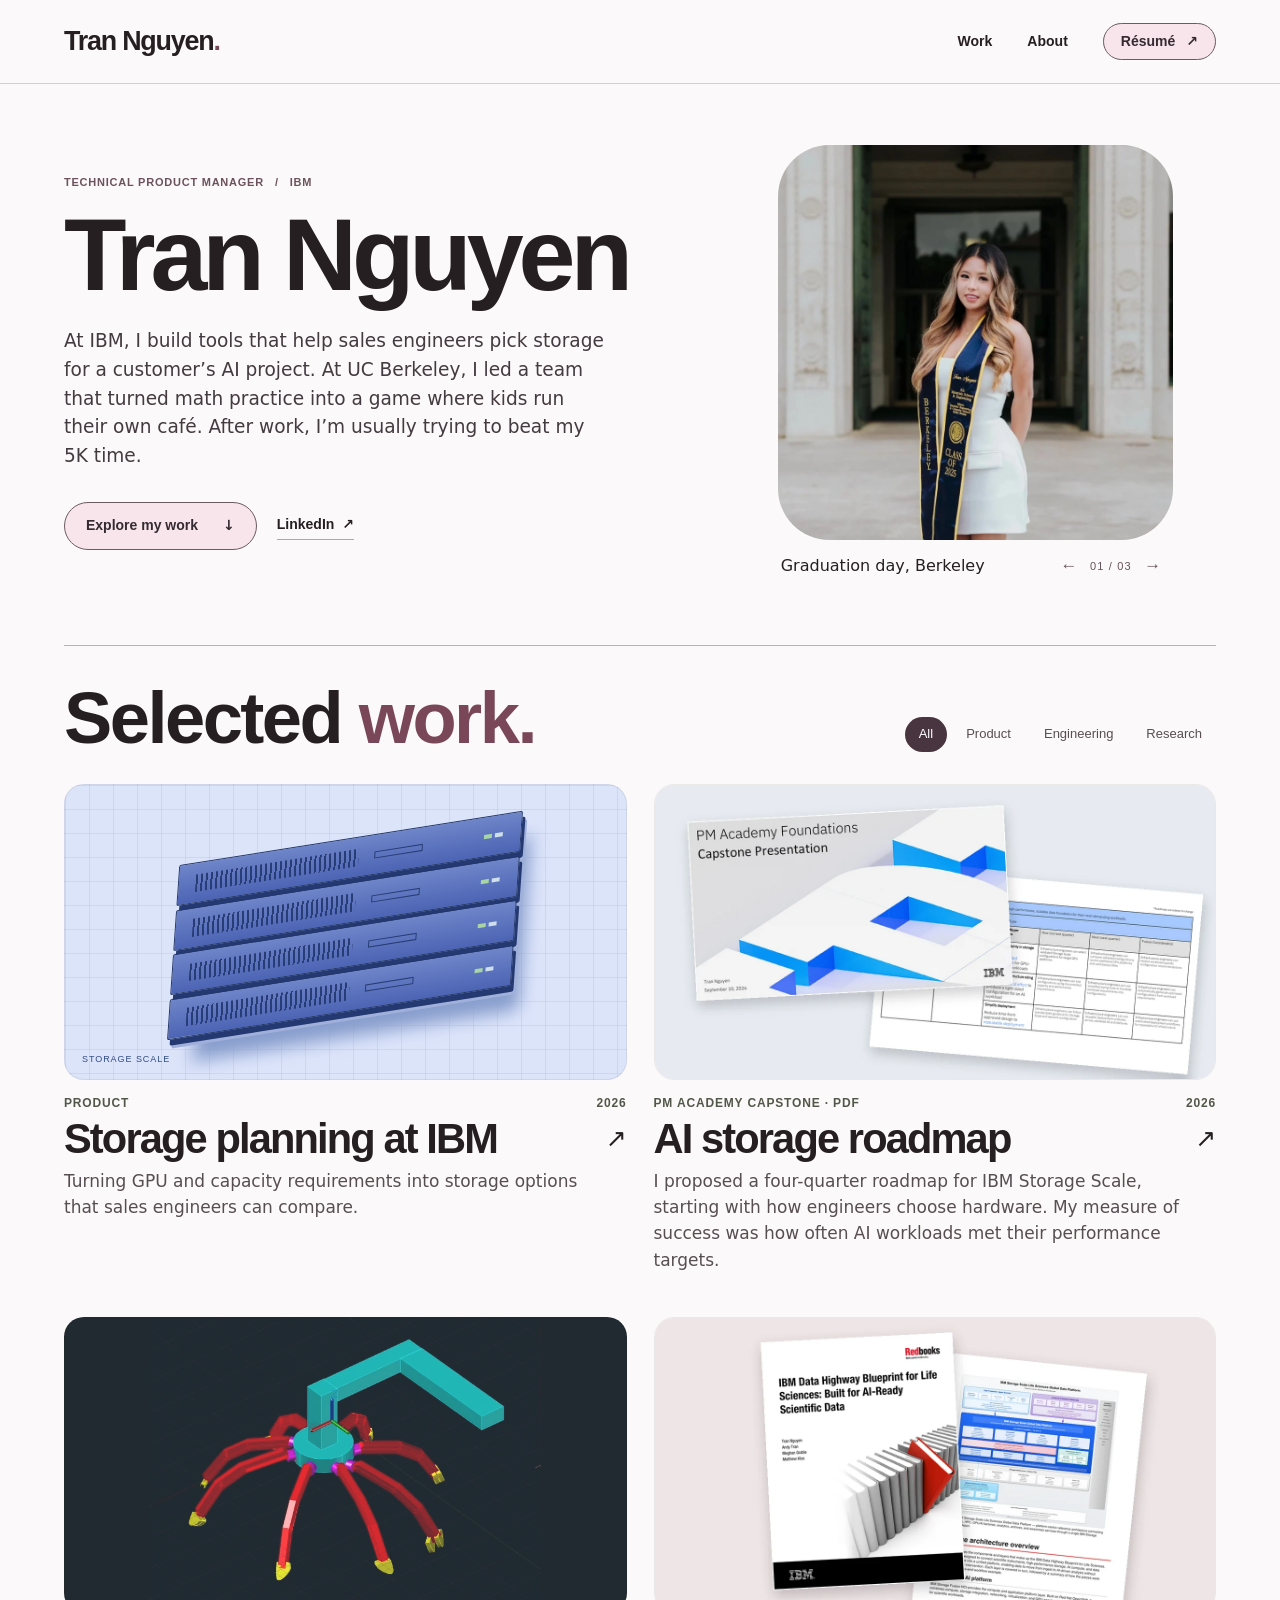
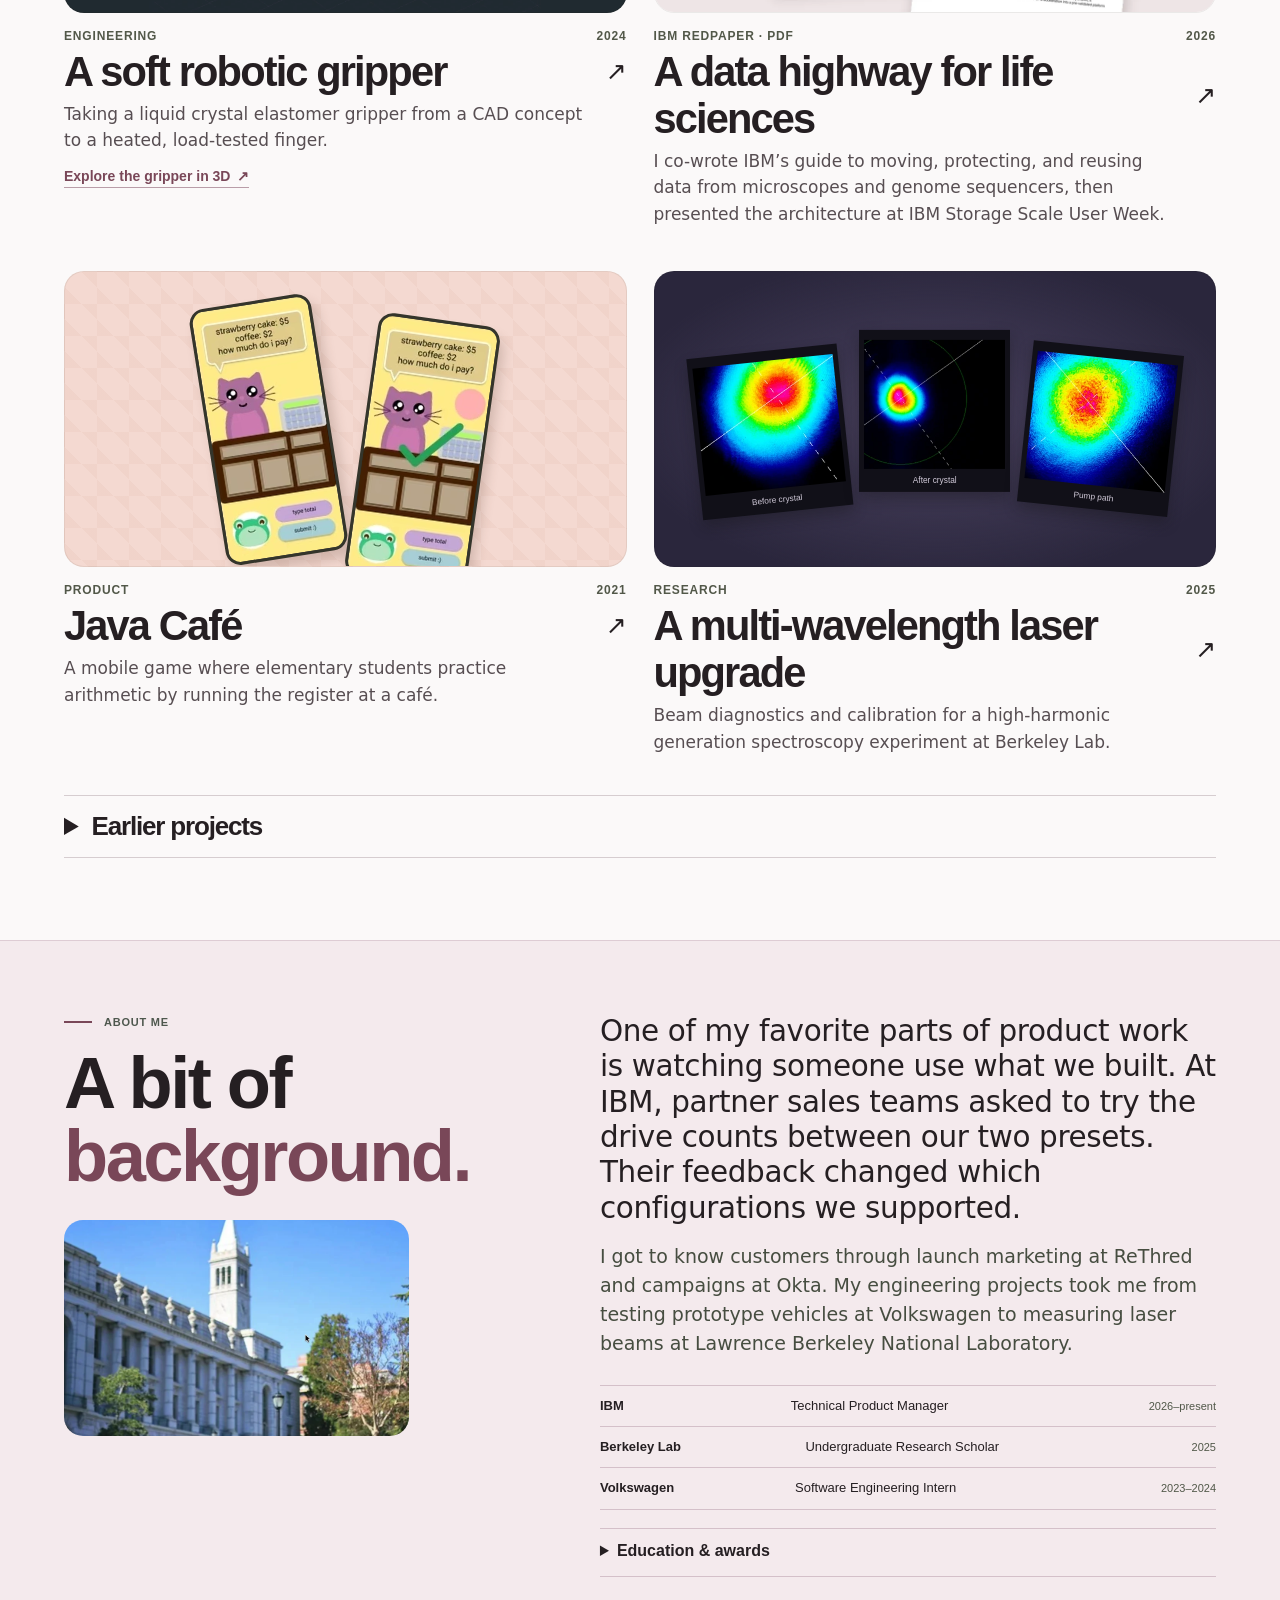
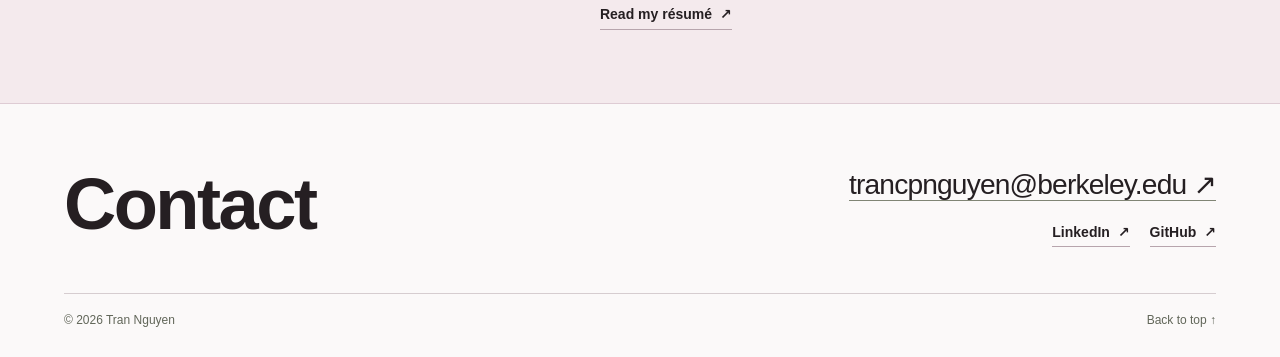
==== Tran-Nguyen-Portfolio/index.html @ 708f7f4f "Add files via upload" ====
<!doctype html>
<!-- Open this file in a browser to preview. Search for HOME, CASE STUDY, STYLE, and INTERACTIONS to edit. -->
<html lang="en">
  <head>
    <meta charset="utf-8" />
    <meta name="viewport" content="width=device-width,initial-scale=1" />
    <title>Tran Nguyen — Product &amp; Engineering</title>
    <meta
      name="description"
      content="Selected product, engineering, and research work by Tran Nguyen, a technical product manager at IBM and UC Berkeley engineer."
    />
    <meta name="theme-color" content="#f8f7f2" />

    <!-- STYLE: colors, fonts, layout and mobile rules -->
    <style>
      @font-face {
        font-family: Instrument Serif;
        src: url(assets/display.ttf) format("truetype");
        font-weight: 400;
        font-style: normal;
        font-display: swap;
      }
      @font-face {
        font-family: Instrument Serif;
        src: url(assets/display-italic.ttf) format("truetype");
        font-weight: 400;
        font-style: italic;
        font-display: swap;
      }
      @font-face {
        font-family: Lato;
        src: url(assets/text.otf) format("opentype");
        font-weight: 400;
        font-display: swap;
      }
      @font-face {
        font-family: Lato;
        src: url(assets/text-bold.otf) format("opentype");
        font-weight: 700;
        font-display: swap;
      }
      :root {
        --paper: #fbf9f9;
        --ink: #251f22;
        --sub: #574e52;
        --line: #d6cdd0;
        --blue: #794758;
        --serif: "Instrument Serif", Georgia, serif;
        --sans: Lato, Arial, sans-serif;
        --mono: "Courier New", monospace;
      }
      * {
        box-sizing: border-box;
      }
      html {
        scroll-behavior: smooth;
        scroll-padding-top: 20px;
      }
      body {
        margin: 0;
        background: var(--paper);
        color: var(--ink);
        font: 16px/1.55 var(--sans);
        -webkit-font-smoothing: antialiased;
      }
      a {
        color: inherit;
        text-decoration: none;
      }
      button {
        font: inherit;
        color: inherit;
        cursor: pointer;
      }
      button:focus-visible,
      a:focus-visible {
        outline: 3px solid #5474df;
        outline-offset: 5px;
      }
      img {
        max-width: 100%;
        display: block;
      }
      p,
      h1,
      h2,
      h3,
      figure,
      dl,
      dd {
        margin: 0;
      }
      em {
        font-weight: 400;
      }
      ::selection {
        background: #dfe5fc;
        color: var(--ink);
      }
      .wrap {
        width: min(1192px, calc(100% - clamp(44px, 10vw, 152px)));
        margin-inline: auto;
      }
      .skip,
      .sr-only {
        position: absolute;
        width: 1px;
        height: 1px;
        overflow: hidden;
        clip-path: inset(50%);
      }
      .skip:focus {
        width: auto;
        height: auto;
        clip-path: none;
        top: 12px;
        left: 12px;
        background: white;
        border: 1px solid var(--blue);
        padding: 10px 15px;
        z-index: 20;
      }
      .site-header {
        border-bottom: 1px solid var(--line);
      }
      .header-row {
        height: 83px;
        display: flex;
        align-items: center;
        justify-content: space-between;
      }
      .brand {
        display: inline-flex;
        align-items: center;
        font-family: var(--serif);
        font-size: 33px;
        letter-spacing: -1.25px;
        line-height: 1;
        white-space: nowrap;
      }
      .brand-dot {
        color: var(--blue);
      }
      .menu {
        display: flex;
        align-items: center;
        gap: 35px;
        font-size: 14px;
        font-weight: 700;
      }
      .menu > a,
      .text-link,
      .underlink,
      .contact-email,
      .back-link {
        transition: color 0.18s ease;
      }
      .menu a:hover,
      .underlink:hover,
      .text-link:hover,
      .back-link:hover,
      .foot-end a:hover {
        color: var(--blue);
      }
      .menu .resume {
        border: 1px solid #73766b;
        border-radius: 50px;
        padding: 7px 17px;
        display: flex;
        gap: 11px;
        align-items: center;
      }
      .menu .resume:hover {
        border-color: var(--blue);
        background: #f0f2fc;
      }
      .hero {
        display: grid;
        grid-template-columns: 1.05fr 0.95fr;
        gap: 3%;
        align-items: center;
        padding-block: clamp(54px, 6.4vw, 98px) clamp(65px, 7vw, 106px);
        min-height: 495px;
      }
      .hero-copy {
        padding-bottom: 5px;
      }
      .eyebrow,
      .card-meta,
      .cover-label,
      .back-print span,
      .gallery-control,
      .case-main aside dt,
      .next-project small {
        font: 400 11px/1.5 var(--mono);
        letter-spacing: 0.105em;
        text-transform: uppercase;
      }
      .eyebrow {
        display: flex;
        align-items: center;
        gap: 12px;
        color: #4e584e;
      }
      .short-rule {
        width: 28px;
        height: 2px;
        background: var(--blue);
      }
      h1,
      h2,
      h3 {
        font-family: var(--serif);
        font-weight: 400;
        letter-spacing: -0.035em;
      }
      .hero h1 {
        font-size: clamp(74px, 8.9vw, 144px);
        line-height: 1.01;
        margin: 13px 0 17px;
        white-space: nowrap;
      }
      .hero h1 em,
      .section-heading em,
      .about-grid h2 em,
      .case-head h1 em {
        color: var(--blue);
      }
      .lead {
        font-size: clamp(18px, 1.42vw, 22px);
        line-height: 1.6;
        color: #474b42;
        max-width: 490px;
        text-wrap: pretty;
      }
      .hero-actions {
        display: flex;
        align-items: center;
        gap: 27px;
        margin-top: 31px;
      }
      .button {
        display: inline-flex;
        align-items: center;
        gap: 25px;
        font-size: 14px;
        font-weight: 700;
        padding: 12px 21px;
        border-radius: 100px;
      }
      .primary {
        background: var(--blue);
        color: white;
        border: 1px solid var(--blue);
        transition:
          background 0.2s,
          transform 0.2s;
      }
      .primary:hover {
        background: #223b9a;
        transform: translateY(-2px);
      }
      .underlink,
      .text-link {
        display: inline-flex;
        align-items: center;
        gap: 8px;
        font-size: 14px;
        font-weight: 700;
        border-bottom: 1px solid #9c9d92;
        padding: 3px 0;
      }
      .section {
        padding: 36px 0 82px;
        border-top: 1px solid #b4b7ac;
      }
      .section-heading {
        display: flex;
        align-items: end;
        justify-content: space-between;
        gap: 20px;
        margin: 0 0 28px;
      }
      .section-heading h2,
      .about-grid h2,
      .foot-main h2 {
        font-size: clamp(56px, 5.65vw, 89px);
        line-height: 1.02;
      }
      .filters {
        display: flex;
        align-items: center;
        gap: 5px;
        margin-bottom: 4px;
      }
      .filter {
        background: transparent;
        border: 1px solid transparent;
        color: var(--sub);
        font-size: 13px;
        padding: 6px 13px;
        border-radius: 30px;
        transition:
          background 0.15s,
          color 0.15s;
      }
      .filter[aria-pressed="true"] {
        color: #fff;
        background: #303329;
      }
      .filter:hover:not([aria-pressed="true"]) {
        background: #eaeae0;
      }
      .work-grid {
        display: grid;
        grid-template-columns: 1fr 1fr;
        gap: 44px 27px;
      }
      .work-card[hidden] {
        display: none;
      }
      .card-link {
        display: block;
      }
      .cover {
        position: relative;
        width: 100%;
        aspect-ratio: 1.9;
        overflow: hidden;
        isolation: isolate;
        border: 1px solid #22241813;
      }
      .card-meta {
        display: flex;
        align-items: center;
        justify-content: space-between;
        color: #525849;
        margin: 14px 0 3px;
        font-size: 10px;
        letter-spacing: 0.1em;
      }
      .card-title {
        display: flex;
        align-items: center;
        gap: 10px;
        justify-content: space-between;
      }
      .card-title h3 {
        font-size: clamp(34px, 3.25vw, 51px);
        line-height: 1.13;
      }
      .card-arrow {
        font: 25px var(--sans);
        transition:
          transform 0.2s,
          color 0.2s;
      }
      .card-link:hover .card-arrow {
        color: var(--blue);
        transform: translate(2px, -2px);
      }
      .card-link:hover h3 {
        color: var(--blue);
      }
      .work-card > p {
        margin-top: 6px;
        max-width: 94%;
        line-height: 1.55;
        color: var(--sub);
        font-size: 15px;
      }
      .storage-cover {
        background-color: #dce4fa;
        background-image:
          linear-gradient(90deg, #879dce30 1px, transparent 1px),
          linear-gradient(#879dce30 1px, transparent 1px);
        background-size: 24px 24px;
      }
      .rack-art {
        position: absolute;
        inset: 8% 19% 12%;
        transform: rotate(-9deg) skew(-13deg);
        display: flex;
        flex-direction: column;
        justify-content: center;
        gap: 1.5%;
      }
      .server {
        height: 17%;
        width: 100%;
        position: relative;
        flex-shrink: 0;
        border: 1px solid #23376b;
        background: linear-gradient(180deg, #6e85c9, #4c64b4);
        box-shadow:
          3px 6px 0 #243971,
          5px 9px 0 #a0b0db;
        display: flex;
        align-items: center;
        gap: 5%;
        padding-inline: 5%;
        border-radius: 2px;
      }
      .server:first-of-type {
        background: #6d81c3;
      }
      .server i {
        width: 53%;
        height: 46%;
        background: repeating-linear-gradient(
          90deg,
          #283c75 0 2px,
          transparent 2px 5px
        );
      }
      .server b {
        height: 19%;
        width: 16%;
        border: 1px solid #273d74;
      }
      .server span {
        width: 8px;
        height: 4px;
        background: #cfdfeb;
        margin-left: auto;
        box-shadow: -11px 0 0 #a8d5a3;
      }
      .rack-shadow {
        position: absolute;
        inset: 25% -3% 3% 8%;
        background: #879dcc;
        filter: blur(9px);
        z-index: -1;
      }
      .cover-label {
        position: absolute;
        left: 17px;
        bottom: 12px;
        font-size: 9px;
        color: #304b86;
      }
      .grip-cover {
        background: #202a30;
      }
      .grip-cover > img {
        width: 100%;
        height: 100%;
        object-fit: contain;
        mix-blend-mode: lighten;
        transition: transform 0.4s;
      }
      .card-link:hover .grip-cover > img {
        transform: scale(1.035);
      }
      .cafe-cover {
        display: flex;
        justify-content: center;
        align-items: flex-start;
        gap: 5.5%;
        padding-top: 5%;
        background: #f4d9d1;
        background-image:
          linear-gradient(45deg, #e9c7bd55 25%, transparent 25%),
          linear-gradient(225deg, #e9c7bd55 25%, transparent 25%);
        background-size: 32px 32px;
      }
      .phone {
        width: 22%;
        background: #2e302a;
        border: 3px solid #34352b;
        border-radius: 15px;
        overflow: hidden;
        box-shadow: 5px 9px 12px #593e3438;
      }
      .phone img {
        width: 100%;
      }
      .phone-one {
        transform: rotate(-9deg);
      }
      .phone-two {
        transform: translateY(7%) rotate(8deg);
      }
      .optics-cover {
        background: #2a263c;
        display: flex;
        align-items: center;
        justify-content: center;
        gap: 3%;
        padding: 5%;
        background-image: radial-gradient(
          ellipse at center,
          #4b4361,
          transparent 80%
        );
      }
      .beam-card {
        width: 30%;
        color: #fff;
        background: #111018;
        padding: 2% 1% 1.5%;
        box-shadow: 0 7px 14px #1115;
      }
      .beam-card:first-child {
        transform: rotate(-6deg) translateY(8%);
      }
      .beam-card:nth-child(2) {
        transform: translateY(-5%);
      }
      .beam-card:last-child {
        transform: rotate(6deg) translateY(6%);
      }
      .beam-card img {
        width: 100%;
        aspect-ratio: 1.1;
        object-fit: cover;
      }
      .beam-card span {
        display: block;
        margin-top: 6px;
        color: #d1cad9;
        text-align: center;
        font: clamp(7px, 0.65vw, 10px) var(--mono);
      }
      .about-section {
        background: #e9eddf;
        border-block: 1px solid #cdd3c0;
      }
      .about-grid {
        padding-block: 73px;
        display: grid;
        grid-template-columns: 0.85fr 1.15fr;
        gap: 7%;
      }
      .about-grid h2 {
        margin-top: 16px;
      }
      .about-intro {
        font: clamp(28px, 2.6vw, 41px) / 1.16 var(--serif);
        letter-spacing: -0.012em;
      }
      .about-content > p + p {
        margin-top: 16px;
        color: #464d40;
      }
      .history {
        margin: 27px 0 18px;
      }
      .history > div {
        display: grid;
        grid-template-columns: minmax(80px, 0.75fr) 1.45fr auto;
        gap: 12px;
        border-top: 1px solid #bfc6b3;
        padding: 10px 0;
        align-items: baseline;
        font-size: 13px;
      }
      .history > div:last-child {
        border-bottom: 1px solid #bfc6b3;
      }
      .history dt {
        font-weight: bold;
      }
      .history dd:last-child {
        font: 11px var(--mono);
        color: #515849;
      }
      .foot-main {
        display: flex;
        align-items: center;
        justify-content: space-between;
        gap: 25px;
        padding-block: 59px 46px;
      }
      .foot-main h2 {
        margin-top: 14px;
      }
      .foot-main h2 em {
        color: var(--blue);
      }
      .contact-email {
        font-size: clamp(18px, 2.2vw, 33px);
        border-bottom: 1px solid #808575;
        letter-spacing: -0.03em;
      }
      .contact-email:hover {
        color: var(--blue);
      }
      .socials {
        display: flex;
        gap: 20px;
        justify-content: flex-end;
        margin-top: 12px;
      }
      .foot-end {
        padding: 17px 0 27px;
        border-top: 1px solid var(--line);
        display: flex;
        align-items: center;
        justify-content: space-between;
        color: #616659;
        font-size: 12px;
      }
      .case-head {
        padding-top: 31px;
      }
      .back-link {
        font-size: 14px;
        font-weight: 700;
      }
      .case-head .eyebrow {
        margin: 45px 0 8px;
      }
      .case-head h1 {
        font-size: clamp(56px, 7.8vw, 115px);
        line-height: 1.03;
      }
      .case-intro {
        max-width: 760px;
        color: var(--sub);
        font-size: clamp(19px, 1.8vw, 26px);
        margin: 16px 0 34px;
      }
      .case-hero .cover {
        aspect-ratio: 3.1;
      }
      .case-hero .rack-art {
        inset: 10% 30% 12%;
      }
      .case-hero .phone {
        width: 13%;
      }
      .case-hero .cafe-cover {
        padding-top: 2%;
      }
      .case-hero .beam-card {
        width: 20%;
      }
      .case-hero .grip-cover img {
        object-fit: contain;
      }
      .story-wrap {
        display: grid;
        grid-template-columns: 1fr 2.15fr;
        gap: 8%;
        padding-block: 61px;
      }
      .story-wrap aside {
        border-top: 1px solid var(--line);
        padding-top: 13px;
      }
      .story-wrap aside dt {
        color: #657158;
        margin-bottom: 5px;
      }
      .story-wrap aside dd {
        margin-bottom: 18px;
      }
      .story-block {
        margin-bottom: 31px;
      }
      .story-block h2 {
        font-size: clamp(32px, 3.4vw, 47px);
        line-height: 1.07;
        margin: 0 0 10px;
      }
      .story-block p {
        font-size: 17px;
        line-height: 1.65;
        color: #464b42;
      }
      .evidence {
        margin: 25px 0 34px;
        background: #efeee8;
        padding: 14px;
      }
      .evidence img {
        width: auto;
        max-height: 550px;
        margin: auto;
      }
      .evidence figcaption {
        font-size: 13px;
        color: var(--sub);
        margin: 11px 0 0;
      }
      .evidence figcaption .text-link {
        font-size: inherit;
      }
      .next-project {
        display: flex;
        justify-content: space-between;
        align-items: center;
        border-top: 1px solid var(--line);
        border-bottom: 1px solid var(--line);
        padding-block: 25px;
      }
      .next-project a:last-child {
        font: clamp(25px, 2.7vw, 39px) / 1.18 var(--serif);
        text-align: right;
      }
      .next-project small {
        display: block;
        color: var(--sub);
        margin-bottom: 3px;
      }
      @media (min-width: 1500px) {
        .hero {
          padding-block: 90px;
        }
      }
      @media (max-width: 900px) {
        .wrap {
          width: calc(100% - 68px);
        }
        .hero {
          gap: 1%;
          grid-template-columns: 1.05fr 0.95fr;
          min-height: 410px;
          padding-block: 53px 64px;
        }
        .hero h1 {
          font-size: clamp(62px, 9.5vw, 87px);
        }
        .lead {
          font-size: 17px;
        }
        .section-heading {
          align-items: center;
        }
        .filters {
          gap: 0;
        }
        .filter {
          padding: 6px 10px;
        }
        .section-heading h2 {
          font-size: 60px;
        }
        .about-grid {
          gap: 5%;
        }
        .history > div {
          gap: 7px;
        }
      }
      @media (max-width: 680px) {
        .wrap {
          width: calc(100% - 38px);
        }
        .header-row {
          height: 67px;
        }
        .brand {
          font-size: 27px;
        }
        .bloom {
          width: 19px;
          height: 19px;
          margin-right: 8px;
        }
        .menu {
          gap: 15px;
          font-size: 13px;
        }
        .menu .resume {
          padding: 5px 10px;
          gap: 5px;
        }
        .hero {
          display: flex;
          flex-direction: column;
          align-items: stretch;
          padding-block: 43px 39px;
          gap: 31px;
        }
        .hero h1 {
          font-size: clamp(72px, 15.7vw, 99px);
          margin: 8px 0 12px;
        }
        .eyebrow {
          font-size: 10px;
        }
        .lead {
          font-size: 17px;
          max-width: 520px;
        }
        .hero-actions {
          margin-top: 22px;
          gap: 23px;
        }
        .button {
          padding: 10px 16px;
          gap: 19px;
        }
        .section {
          padding-top: 26px;
          padding-bottom: 48px;
        }
        .section-heading {
          display: block;
          margin-bottom: 18px;
        }
        .section-heading h2 {
          font-size: 57px;
        }
        .filters {
          margin-top: 14px;
          gap: 3px;
        }
        .filter {
          font-size: 12px;
          padding: 5px 11px;
        }
        .work-grid {
          grid-template-columns: 1fr;
          gap: 29px;
        }
        .card-title h3 {
          font-size: 37px;
        }
        .card-meta {
          margin-top: 9px;
        }
        .work-card > p {
          font-size: 15px;
        }
        .about-grid {
          display: block;
          padding-block: 44px;
        }
        .about-grid h2 {
          margin: 9px 0 21px;
          font-size: 53px;
        }
        .about-grid h2 br {
          display: none;
        }
        .about-intro {
          font-size: 31px;
        }
        .history {
          margin: 19px 0;
        }
        .foot-main {
          display: block;
          padding-block: 39px 30px;
        }
        .foot-main h2 {
          font-size: 56px;
          margin-top: 9px;
        }
        .contact-info {
          margin-top: 24px;
        }
        .contact-email {
          font-size: 22px;
        }
        .socials {
          justify-content: flex-start;
        }
        .foot-end {
          padding-block: 16px;
        }
        .case-head {
          padding-top: 22px;
        }
        .case-head .eyebrow {
          margin-top: 27px;
        }
        .case-head h1 {
          font-size: clamp(51px, 12vw, 76px);
        }
        .case-intro {
          margin: 12px 0 24px;
        }
        .case-hero .cover {
          aspect-ratio: 1.75;
        }
        .case-hero .rack-art {
          inset: 8% 18% 10%;
        }
        .case-hero .phone {
          width: 24%;
        }
        .case-hero .beam-card {
          width: 30%;
        }
        .story-wrap {
          display: block;
          padding-block: 27px;
        }
        .story-wrap aside dl {
          display: grid;
          grid-template-columns: 55px auto;
          gap: 6px;
        }
        .story-wrap aside dd {
          margin: 0;
        }
        .story-wrap aside {
          margin-bottom: 27px;
        }
        .story-block p {
          font-size: 16px;
        }
        .next-project {
          gap: 20px;
        }
        .next-project a:last-child {
          max-width: 66%;
        }
        .evidence {
          padding: 9px;
        }
      }
      @media (max-width: 370px) {
        .menu {
          gap: 9px;
        }
        .brand {
          font-size: 24px;
        }
        .menu .resume {
          padding: 4px 7px;
        }
        .hero-actions {
          gap: 16px;
        }
        .history > div {
          font-size: 12px;
        }
        .history dd:last-child {
          font-size: 10px;
        }
      }
      @media (prefers-reduced-motion: reduce) {
        html {
          scroll-behavior: auto;
        }
        *,
        *:before,
        *:after {
          transition: none !important;
          animation: none !important;
        }
      }

      .resume span,
      .underlink span,
      .text-link span,
      .button span,
      .contact-email span,
      .card-arrow,
      .next-project a span {
        font-family: "DejaVu Sans", Arial, sans-serif;
      }

      .brand,
      .hero h1,
      .section-heading h2,
      .about-grid h2,
      .foot-main h2 {
        letter-spacing: -0.035em;
      }
      .hero h1 {
        font-size: clamp(85px, 8.8vw, 141px);
        margin-block: 12px 20px;
      }
      .hero h1 em {
        color: var(--ink);
      }
      .hero .eyebrow {
        color: #6b525d;
        gap: 11px;
      }
      .hero {
        padding-block: clamp(42px, 4.8vw, 76px);
        grid-template-columns: 1.12fr 0.88fr;
        column-gap: 5%;
      }
      .hero .lead {
        font-size: clamp(18px, 1.5vw, 22px);
        max-width: 525px;
      }
      .hero-actions {
        gap: 20px;
      }
      .primary,
      .menu .resume {
        background: #f7e5eb;
        color: #342a30;
        border: 1px solid #6d5b63;
      }
      .primary:hover,
      .menu .resume:hover {
        background: #efd0dc;
        color: #272025;
        border-color: #765664;
      }
      .underlink,
      .text-link {
        border-color: #b7a5ad;
      }
      .photo-album {
        width: min(100%, 395px);
        justify-self: center;
      }
      .album-frame {
        border-radius: 13%;
        overflow: hidden;
        aspect-ratio: 1;
        position: relative;
        background: #eee7ea;
        touch-action: pan-y;
        cursor: grab;
      }
      .album-frame:active {
        cursor: grabbing;
      }
      .album-frame img {
        width: 100%;
        height: 100%;
        object-fit: cover;
        user-select: none;
        -webkit-user-drag: none;
      }
      .album-frame img.changing {
        animation: fade-photo 0.35s ease both;
      }
      @keyframes fade-photo {
        from {
          opacity: 0.5;
          transform: scale(1.02);
        }
        to {
          opacity: 1;
          transform: none;
        }
      }
      .photo-album figcaption {
        display: flex;
        align-items: center;
        justify-content: space-between;
        gap: 8px;
        padding: 9px 3px 0;
        font: italic 21px/1.15 var(--serif);
      }
      .gallery-control {
        display: flex;
        align-items: center;
        gap: 4px;
        font: 10px var(--mono);
        color: #66535b;
        white-space: nowrap;
      }
      .gallery-control button {
        width: 34px;
        height: 34px;
        background: none;
        border: 0;
        border-radius: 50%;
        font:
          17px Arial,
          sans-serif;
      }
      .gallery-control button:hover {
        background: #f2e1e7;
      }
      .cover {
        border-radius: 20px;
      }
      .filters .filter[aria-pressed="true"] {
        background: #49353f;
      }
      .filter:hover:not([aria-pressed="true"]) {
        background: #f4e5eb;
      }
      .about-section {
        background: #f4eaed;
        border-color: #deccd4;
      }
      .about-photo {
        width: min(92%, 345px);
        aspect-ratio: 1.6;
        object-fit: cover;
        object-position: 50% 24%;
        border-radius: 19px;
        margin-top: 26px;
      }
      .history > div,
      .history > div:last-child {
        border-color: #d4c0c9;
      }
      .edu {
        margin-bottom: 24px;
        padding: 10px 0 13px;
        border-block: 1px solid #d4c0c9;
      }
      .edu summary,
      .archive summary {
        cursor: pointer;
        font-weight: 700;
        width: fit-content;
      }
      .edu p,
      .edu ul {
        font-size: 14px;
        margin: 12px 0 0;
      }
      .edu ul {
        padding-left: 19px;
      }
      .archive {
        border-block: 1px solid var(--line);
        padding: 15px 0;
        margin-top: 40px;
      }
      .archive summary {
        font: 26px/1.2 var(--serif);
      }
      .archive dl {
        display: grid;
        grid-template-columns: repeat(3, 1fr);
        gap: 23px;
        margin-top: 20px;
      }
      .archive dt {
        font-weight: bold;
      }
      .archive dd {
        font-size: 15px;
        color: var(--sub);
        margin-top: 4px;
      }
      .model-jump {
        display: inline-flex;
        gap: 7px;
        margin-top: 12px;
        color: #794758;
        border-bottom: 1px solid #b99da8;
        font-weight: 700;
        font-size: 14px;
      }
      .model-jump span,
      .model-start span {
        font-family: Arial, sans-serif;
      }
      .model-section {
        margin: 25px 0 35px;
        scroll-margin-top: 20px;
      }
      .model-section h2 {
        font-size: clamp(34px, 4vw, 53px);
        line-height: 1.08;
      }
      .model-section > p:not(.model-status) {
        margin: 8px 0 16px;
        color: var(--sub);
      }
      .model-stage {
        position: relative;
        background: #222c32;
        aspect-ratio: 1.6;
        border-radius: 20px;
        overflow: hidden;
      }
      .model-stage img {
        width: 100%;
        height: 100%;
        object-fit: contain;
      }
      .model-stage canvas {
        display: block;
        width: 100%;
        height: 100%;
        touch-action: pan-y;
        cursor: grab;
      }
      .model-stage canvas:active {
        cursor: grabbing;
      }
      .model-start {
        position: absolute;
        bottom: 16px;
        left: 16px;
        border: 1px solid #6d5b63;
        background: #f7e5eb;
        color: #342a30;
        border-radius: 50px;
        padding: 10px 16px;
        font-weight: 700;
      }
      .model-start:disabled {
        cursor: wait;
      }
      .model-tools {
        display: flex;
        align-items: center;
        gap: 10px;
        margin-top: 10px;
        flex-wrap: wrap;
        color: var(--sub);
        font-size: 14px;
      }
      .model-tools[hidden] {
        display: none;
      }
      .model-tools input {
        width: clamp(75px, 18vw, 140px);
        accent-color: #794758;
      }
      .model-tools output {
        min-width: 36px;
        font-variant-numeric: tabular-nums;
      }
      .model-tools button {
        border: 1px solid var(--line);
        background: #f6e9ee;
        border-radius: 20px;
        padding: 5px 12px;
        font-family: Arial, sans-serif;
      }
      .model-status {
        margin-top: 8px;
        color: var(--sub);
        font-size: 13px;
      }
      @media (max-width: 900px) {
        .hero h1 {
          font-size: clamp(62px, 9vw, 85px);
        }
        .hero .lead {
          font-size: 17px;
        }
        .photo-album {
          width: min(100%, 340px);
        }
      }
      @media (max-width: 680px) {
        .hero {
          gap: 28px;
          padding-block: 35px 30px;
        }
        .hero h1 {
          font-size: clamp(66px, 15vw, 99px);
          margin-block: 9px 13px;
        }
        .photo-album {
          width: min(94%, 360px);
          align-self: center;
        }
        .about-photo {
          width: 100%;
          max-width: 370px;
          aspect-ratio: 2.25;
          margin: 0 0 22px;
        }
        .cover {
          border-radius: 16px;
        }
        .archive dl {
          grid-template-columns: 1fr;
          gap: 14px;
        }
        .model-stage {
          aspect-ratio: 1.25;
        }
        .model-tools {
          gap: 7px;
        }
        .model-tools button {
          padding: 6px 10px;
        }
      }
      @media (prefers-reduced-motion: reduce) {
        .album-frame img.changing {
          animation: none;
        }
      }

      @media (max-width: 680px) {
        .photo-album figcaption {
          font-size: 18px;
        }
      }

      [data-page][hidden] {
        display: none !important;
      }
    </style>
    <link rel="icon" href="assets/mark.png" />
  <link id="tran-portfolio-type" rel="stylesheet" href="assets/refresh/portfolio-type.css">
  <link id="portfolio-reading-style" rel="stylesheet" href="assets/ibm-work/portfolio.css">
  <style id="selected-work-layout">
/* Keep each project in its column, including while its cover is loading. */
.work-grid { grid-template-columns: repeat(2, minmax(0, 1fr)); }
.work-grid > .work-card, .work-grid .card-title h3 { min-width: 0; }
.work-grid .card-title h3 { overflow-wrap: break-word; }
.work-grid img.document-preview {
  position: absolute;
  inset: 0;
  display: block;
  width: 100%;
  height: 100%;
  object-fit: cover;
}
@media (max-width: 680px) {
  .work-grid { grid-template-columns: minmax(0, 1fr); }
}
</style>
  <style id="archive-project-cards">
.archive dl { grid-template-columns: repeat(3, minmax(0,1fr)); }
.archive dl > div { min-width: 0; }
.archive-project { display:block; color:inherit; text-decoration:none; }
.archive-thumb { position:relative; display:block; aspect-ratio:2.25; border-radius:12px; overflow:hidden; }
.archive-thumb img { display:block; position:absolute; inset:0; width:100%; height:100%; object-fit:cover; }
.archive-thumb.otter { background:#4e8085; }
.archive-thumb.otter img { object-fit:contain; }
.archive-thumb.delicacy img { object-position:50% 30%; }
.archive-project-heading { display:flex; justify-content:space-between; align-items:baseline; flex-wrap:wrap; gap:.25rem .6rem; margin-top:.65rem; }
.archive-project-heading small {font-size:.77rem; font-weight:600; color:#75495a;}
.archive-project:hover .archive-project-heading>span { text-decoration:underline; text-underline-offset:.14em; }
.archive-project:focus-visible {outline:2px solid #75495a; outline-offset:4px; border-radius:12px;}
@media (max-width:680px){.archive dl {grid-template-columns:minmax(0,1fr);gap:1.5rem;}}
</style>
</head>
  <body id="top">
    <a class="skip" href="#main">Skip to content</a>
    <header class="site-header">
      <div class="wrap header-row">
        <a class="brand" href="#home" aria-label="Tran Nguyen homepage"
          >Tran Nguyen<span class="brand-dot">.</span></a
        >
        <nav class="menu" aria-label="Main navigation">
          <a href="#work" class="work-nav">Work</a><a href="#about">About</a
          ><a
            class="resume"
            href="assets/Tran-Nguyen-Resume.pdf"
            target="_blank"
            rel="noopener"
            >Résumé <span aria-hidden="true">↗</span></a
          >
        </nav>
      </div>
    </header>
    <main id="main" tabindex="-1">
      <!-- HOME: introduction, project cards, background and education -->
      <div id="home" data-page="home">
        <section class="hero wrap" aria-labelledby="intro">
          <div class="hero-copy">
            <p class="eyebrow">
              Technical product manager <span aria-hidden="true">/</span> IBM
            </p>
            <h1 id="intro">Tran <em>Nguyen</em></h1>
            <p class="lead">At IBM, I build tools that help sales engineers pick storage for a customer’s AI project. At UC Berkeley, I led a team that turned math practice into a game where kids run their own café. After work, I’m usually trying to beat my 5K time.</p>
            <div class="hero-actions">
              <a class="button primary" href="#work"
                >Explore my work <span aria-hidden="true">↓</span></a
              ><a
                class="underlink"
                href="https://www.linkedin.com/in/tran-nguyen-0901103/"
                target="_blank"
                rel="noopener"
                >LinkedIn <span aria-hidden="true">↗</span></a
              >
            </div>
          </div>
          <div class="photo-album" aria-label="Photos from Berkeley">
            <figure>
              <div class="album-frame">
                <img
                  id="gallery-image"
                  src="assets/berkeley-portrait.webp"
                  alt="Tran in her graduation stole at UC Berkeley"
                  draggable="false"
                  fetchpriority="high"
                />
              </div>
              <figcaption>
                <span id="gallery-caption">Graduation day, Berkeley</span>
                <div class="gallery-control">
                  <button
                    type="button"
                    data-step="-1"
                    aria-label="Previous image"
                  >
                    ←</button
                  ><span id="gallery-count" aria-live="polite">01 / 03</span
                  ><button type="button" data-step="1" aria-label="Next image">
                    →
                  </button>
                </div>
              </figcaption>
            </figure>
          </div>
        </section>
        <section id="work" class="section wrap" aria-labelledby="work-title">
          <div class="section-heading">
            <h2 id="work-title">Selected <em>work.</em></h2>
            <div class="filters" aria-label="Filter projects">
              <button
                class="filter"
                type="button"
                data-filter="All"
                aria-pressed="true"
              >
                All</button
              ><button
                class="filter"
                type="button"
                data-filter="Product"
                aria-pressed="false"
              >
                Product</button
              ><button
                class="filter"
                type="button"
                data-filter="Engineering"
                aria-pressed="false"
              >
                Engineering</button
              ><button
                class="filter"
                type="button"
                data-filter="Research"
                aria-pressed="false"
              >
                Research
              </button>
            </div>
          </div>
          <div class="work-grid">
            <article class="work-card" data-kind="Product">
              <a class="card-link" href="#storage-planning"
                ><div class="cover storage-cover" aria-hidden="true">
                  <div class="rack-art">
                    <div class="rack-shadow"></div>
                    <div class="server"><i></i><b></b><span></span></div>
                    <div class="server"><i></i><b></b><span></span></div>
                    <div class="server"><i></i><b></b><span></span></div>
                    <div class="server"><i></i><b></b><span></span></div>
                  </div>
                  <span class="cover-label">Storage Scale</span>
                </div>
                <div class="card-meta">
                  <span>Product</span><span>2026</span>
                </div>
                <div class="card-title">
                  <h3>Storage planning at IBM</h3>
                  <span class="card-arrow" aria-hidden="true">↗</span>
                </div></a
              >
              <p>
                Turning GPU and capacity requirements into storage options that
                sales engineers can compare.
              </p>
            </article>
            <article id="pm-academy-roadmap-card" class="work-card" data-kind="Product">
              <a class="card-link" href="assets/ibm-work/pm-academy-capstone.pdf" target="_blank" rel="noopener">
                <div class="cover"><img class="document-preview" src="assets/ibm-work/roadmap.webp" width="1200" height="632" loading="lazy" alt=""></div>
                <div class="card-meta"><span>PM Academy capstone · PDF</span><span>2026</span></div>
                <div class="card-title"><h3>AI storage roadmap</h3><span class="card-arrow" aria-hidden="true">↗</span></div>
              </a>
              <p>I proposed a four-quarter roadmap for IBM Storage Scale, starting with how engineers choose hardware. My measure of success was how often AI workloads met their performance targets.</p>
            </article>
            <article class="work-card" data-kind="Engineering">
              <a class="card-link" href="#soft-robotics"
                ><div class="cover grip-cover">
                  <img
                    src="assets/gripper-cover.webp"
                    alt="Color-coded CAD model of the soft gripper"
                    loading="lazy"
                  />
                </div>
                <div class="card-meta">
                  <span>Engineering</span><span>2024</span>
                </div>
                <div class="card-title">
                  <h3>A soft robotic gripper</h3>
                  <span class="card-arrow" aria-hidden="true">↗</span>
                </div></a
              >
              <p>
                Taking a liquid crystal elastomer gripper from a CAD concept to
                a heated, load-tested finger.
              </p>
              <a class="model-jump" href="#model"
                >Explore the gripper in 3D <span aria-hidden="true">↗</span></a
              >
            </article>
            <article id="life-sciences-redpaper-card" class="work-card" data-kind="Research">
              <a class="card-link" href="assets/ibm-work/life-sciences-redpaper.pdf" target="_blank" rel="noopener">
                <div class="cover"><img class="document-preview" src="assets/ibm-work/redpaper.webp" width="1200" height="632" loading="lazy" alt=""></div>
                <div class="card-meta"><span>IBM Redpaper · PDF</span><span>2026</span></div>
                <div class="card-title"><h3>A data highway for life sciences</h3><span class="card-arrow" aria-hidden="true">↗</span></div>
              </a>
              <p>I co-wrote IBM’s guide to moving, protecting, and reusing data from microscopes and genome sequencers, then presented the architecture at IBM Storage Scale User Week.</p>
            </article>
            <article class="work-card" data-kind="Product">
              <a class="card-link" href="#java-cafe"
                ><div class="cover cafe-cover">
                  <div class="phone phone-one">
                    <img
                      src="assets/cafe-order.webp"
                      alt="Java Café customer order screen"
                      loading="lazy"
                    />
                  </div>
                  <div class="phone phone-two">
                    <img
                      src="assets/cafe-answer.webp"
                      alt="Correct answer screen"
                      loading="lazy"
                    />
                  </div>
                </div>
                <div class="card-meta">
                  <span>Product</span><span>2021</span>
                </div>
                <div class="card-title">
                  <h3>Java Café</h3>
                  <span class="card-arrow" aria-hidden="true">↗</span>
                </div></a
              >
              <p>
                A mobile game where elementary students practice arithmetic by
                running the register at a café.
              </p>
            </article>
            <article class="work-card" data-kind="Research">
              <a class="card-link" href="#optical-research"
                ><div class="cover optics-cover">
                  <div class="beam-card">
                    <img
                      src="assets/beam-before.webp"
                      loading="lazy"
                      alt="Measured beam profile before the crystal"
                    /><span>Before crystal</span>
                  </div>
                  <div class="beam-card">
                    <img
                      src="assets/beam-after.webp"
                      loading="lazy"
                      alt="Measured beam profile after the crystal"
                    /><span>After crystal</span>
                  </div>
                  <div class="beam-card">
                    <img
                      src="assets/beam-pump.webp"
                      loading="lazy"
                      alt="Measured pump beam profile"
                    /><span>Pump path</span>
                  </div>
                </div>
                <div class="card-meta">
                  <span>Research</span><span>2025</span>
                </div>
                <div class="card-title">
                  <h3>A multi-wavelength laser upgrade</h3>
                  <span class="card-arrow" aria-hidden="true">↗</span>
                </div></a
              >
              <p>
                Beam diagnostics and calibration for a high-harmonic generation
                spectroscopy experiment at Berkeley Lab.
              </p>
            </article>
          </div>
          <p id="filter-status" class="sr-only" aria-live="polite"></p>
          <details class="archive">
            <summary>Earlier projects</summary>
            <dl>
              <div>
                <dt><a class="archive-project" href="https://github.com/trancnguyen/OtterClock" target="_blank" rel="noopener">
                  <span class="archive-thumb otter"><img src="assets/earlier-projects/otter-clock.webp" alt="Original Office Otter app artwork" loading="lazy"></span>
                  <span class="archive-project-heading"><span>Otter Clock</span><small>GitHub</small></span>
                </a></dt>
                <dd>A Swift focus timer for students. An animated office otter works and takes breaks with you.</dd>
              </div>
              <div>
                <dt><a class="archive-project" href="https://github.com/trancnguyen/DiscoverDelicacy" target="_blank" rel="noopener">
                  <span class="archive-thumb delicacy"><img src="assets/earlier-projects/discover-delicacy.webp" alt="San Francisco neighborhood map used in Discover Delicacy" loading="lazy"></span>
                  <span class="archive-project-heading"><span>Discover Delicacy</span><small>GitHub</small></span>
                </a></dt>
                <dd>Pick a San Francisco neighborhood to find local restaurants and visit their websites.</dd>
              </div>
              <div>
                <dt><a class="archive-project" href="assets/earlier-projects/pacman-ai.html">
                  <span class="archive-thumb pacman"><img src="assets/earlier-projects/pacman-maze.webp" alt="Illustration of Pacman searching for food among ghosts" loading="lazy"></span>
                  <span class="archive-project-heading"><span>Pacman AI</span><small>Project notes</small></span>
                </a></dt>
                <dd>A Python agent weighs its next move as it collects food and avoids ghosts.</dd>
              </div>
            </dl>
          </details>
        </section>
        <section class="about-section" id="about" aria-labelledby="about-title">
          <div class="wrap about-grid">
            <div>
              <p class="eyebrow"><span class="short-rule"></span>About me</p>
              <h2 id="about-title">
                A bit of<br />
                <em>background.</em>
              </h2>
              <img
                class="about-photo"
                loading="lazy"
                src="assets/berkeley-campus.webp"
                alt="The Campanile on the UC Berkeley campus"
              />
            </div>
            <div class="about-content">
              <p class="about-intro">
                One of my favorite parts of product work is watching someone use
                what we built. At IBM, partner sales teams asked to try the
                drive counts between our two presets. Their feedback changed
                which configurations we supported.
              </p>
              <p>
                I got to know customers through launch marketing at ReThred and
                campaigns at Okta. My engineering projects took me from testing
                prototype vehicles at Volkswagen to measuring laser beams at
                Lawrence Berkeley National Laboratory.
              </p>
              <dl class="history">
                <div>
                  <dt>IBM</dt>
                  <dd>Technical Product Manager</dd>
                  <dd>2026–present</dd>
                </div>
                <div>
                  <dt>Berkeley Lab</dt>
                  <dd>Undergraduate Research Scholar</dd>
                  <dd>2025</dd>
                </div>
                <div>
                  <dt>Volkswagen</dt>
                  <dd>Software Engineering Intern</dd>
                  <dd>2023–2024</dd>
                </div>
              </dl>
              <details class="edu">
                <summary>Education &amp; awards</summary>
                <p>
                  <strong>University of California, Berkeley</strong
                  ><br />Materials Science &amp; Engineering and Electrical
                  Engineering &amp; Computer Science
                </p>
                <ul>
                  <li><span class="award-copy"><strong>Best Research Presentation</strong> · Kavli ENSI × Discover Hub</span><span class="award-year">2024</span></li>
                  <li><span class="award-copy"><strong>Top 3</strong> · Senior Capstone Design</span><span class="award-year">2024</span></li>
                  <li><span class="award-copy"><strong>2nd Place</strong> · Outstanding Java Project, ANova Hacks</span><span class="award-year">2021</span></li>
                </ul>
              </details>
              <a
                class="text-link"
                href="assets/Tran-Nguyen-Resume.pdf"
                target="_blank"
                rel="noopener"
                >Read my résumé <span aria-hidden="true">↗</span></a
              >
            </div>
          </div>
        </section>
      </div>
      <!-- CASE STUDY: Java Café -->
      <div
        class="case-main"
        id="java-cafe"
        data-page="java-cafe"
        data-title="Java Café — Tran Nguyen"
        hidden
      >
        <div class="wrap case-head">
          <a class="back-link" href="#work">← Selected work</a>
          <p class="eyebrow"><span class="short-rule"></span>Product / 2021</p>
          <h1>Java Café<em>.</em></h1>
          <p class="case-intro">
            A mobile game where elementary students practice arithmetic by
            running the register at a café.
          </p>
          <div class="case-hero">
            <div class="cover cafe-cover">
              <div class="phone phone-one">
                <img
                  src="assets/cafe-order.webp"
                  alt="Java Café customer order screen"
                  loading="lazy"
                />
              </div>
              <div class="phone phone-two">
                <img
                  src="assets/cafe-answer.webp"
                  alt="Correct answer screen"
                  loading="lazy"
                />
              </div>
            </div>
          </div>
        </div>
        <div class="wrap story-wrap">
          <aside>
            <dl>
              <dt>My role</dt>
              <dd>Project lead</dd>
              <dt>Team</dt>
              <dd>UC Berkeley hackathon</dd>
              <dt>Year</dt>
              <dd>2021</dd>
            </dl>
          </aside>
          <div class="story">
            <section class="story-block">
              <h2>Making math feel familiar</h2>
              <p>
                We started with an everyday math problem. A customer orders a
                drink, pays, and waits for their change. We turned that
                interaction into a game for elementary students.
              </p>
            </section>
            <section class="story-block">
              <h2>Designing the checkout</h2>
              <p>
                Our team sketched the cashier experience in Figma. A round gives
                the player an order and asks for the total or the change due. A
                short visual response lets the player see how they did before
                moving on.
              </p>
            </section>
            <figure class="evidence">
              <img
                loading="lazy"
                src="assets/java-cafe.webp"
                alt="Team prototype frames for the game introduction, café orders, and answer feedback"
              />
              <figcaption>
                Team prototype screens. See
                <a
                  class="text-link"
                  href="https://adrianyumul.com/java"
                  target="_blank"
                  rel="noopener noreferrer"
                  >Adrian Yumul’s design notes
                  <span aria-hidden="true">↗</span></a
                >.
              </figcaption>
            </figure>
            <section class="story-block">
              <h2>Building the game</h2>
              <p>
                I led the project from the initial concept through the demo. We
                built the mobile game in Thunkable and presented it at ANova
                Hacks, where it earned 2nd place for Outstanding Java Project
                in a field of 20 teams.
              </p>
            </section>
            <div class="story-actions">
              <a
                class="text-link"
                href="https://www.youtube.com/watch?v=wiR5OxRL2Fs"
                target="_blank"
                rel="noopener noreferrer"
                >Watch the project demo <span aria-hidden="true">↗</span></a
              >
            </div>
          </div>
        </div>
        <div class="wrap next-project">
          <a class="back-link" href="#work">← All work</a
          ><a href="#optical-research"
            ><small>Next project</small>A multi-wavelength laser upgrade
            <span>↗</span></a
          >
        </div>
      </div>
      <!-- CASE STUDY: A multi-wavelength laser upgrade -->
      <div
        class="case-main"
        id="optical-research"
        data-page="optical-research"
        data-title="A multi-wavelength laser upgrade — Tran Nguyen"
        hidden
      >
        <div class="wrap case-head">
          <a class="back-link" href="#work">← Selected work</a>
          <p class="eyebrow"><span class="short-rule"></span>Research / 2025</p>
          <h1>A multi-wavelength laser upgrade<em>.</em></h1>
          <p class="case-intro">
            Beam diagnostics and calibration for a high-harmonic generation
            spectroscopy experiment at Berkeley Lab.
          </p>
          <div class="case-hero">
            <div class="cover optics-cover">
              <div class="beam-card">
                <img
                  src="assets/beam-before.webp"
                  loading="lazy"
                  alt="Measured beam profile before the crystal"
                /><span>Before crystal</span>
              </div>
              <div class="beam-card">
                <img
                  src="assets/beam-after.webp"
                  loading="lazy"
                  alt="Measured beam profile after the crystal"
                /><span>After crystal</span>
              </div>
              <div class="beam-card">
                <img
                  src="assets/beam-pump.webp"
                  loading="lazy"
                  alt="Measured pump beam profile"
                /><span>Pump path</span>
              </div>
            </div>
          </div>
        </div>
        <div class="wrap story-wrap">
          <aside>
            <dl>
              <dt>My role</dt>
              <dd>Discovery Undergraduate Research Scholar</dd>
              <dt>Team</dt>
              <dd>Lawrence Berkeley National Laboratory</dd>
              <dt>Year</dt>
              <dd>2025</dd>
            </dl>
          </aside>
          <div class="story">
            <section class="story-block">
              <h2>The research question</h2>
              <p>
                To study how a material responds to light, researchers need
                control over the light they send into it. Our Spring 2025
                project added a 515 nm pump option to an optical system used for
                time-resolved photoemission spectroscopy.
              </p>
            </section>
            <section class="story-block">
              <h2>Measuring the beam</h2>
              <p>
                I built Python and MATLAB tools to automate beam diagnostics and
                calibration. We characterized the beam before and after the
                frequency-doubling crystal and along the pump path, comparing
                the shape and intensity at each position.
              </p>
            </section>
            <section class="story-block">
              <h2>What the team observed</h2>
              <p>
                Our measurements showed that pulse energy and alignment affected
                conversion efficiency. The project poster documents the optical
                setup, the beam profiles, and the measurements collected at
                different repetition rates.
              </p>
            </section>
            <figure class="evidence">
              <a
                href="assets/berkeley-research-poster.webp"
                target="_blank"
                rel="noopener"
                ><img
                  loading="lazy"
                  src="assets/berkeley-research-poster.webp"
                  alt="Full multi-wavelength pump upgrade research poster"
              /></a>
              <figcaption>
                Research poster by Sanya Gowda, Tran Nguyen, and Haoyue Jiang.
                Select the poster to view it at full size.
              </figcaption>
            </figure>
            <div class="story-actions">
              <a
                class="text-link"
                href="https://discovery.berkeley.edu/our-fellows-discovery-undergraduate-research-scholars-spring-2025"
                target="_blank"
                rel="noopener noreferrer"
                >Berkeley Discovery project listing
                <span aria-hidden="true">↗</span></a
              >
            </div>
          </div>
        </div>
        <div class="wrap next-project">
          <a class="back-link" href="#work">← All work</a
          ><a href="#storage-planning"
            ><small>Next project</small>Storage planning at IBM
            <span>↗</span></a
          >
        </div>
      </div>
      <!-- CASE STUDY: A soft robotic gripper -->
      <div
        class="case-main"
        id="soft-robotics"
        data-page="soft-robotics"
        data-title="A soft robotic gripper — Tran Nguyen"
        hidden
      >
        <div class="wrap case-head">
          <a class="back-link" href="#work">← Selected work</a>
          <p class="eyebrow">
            <span class="short-rule"></span>Engineering / 2024
          </p>
          <h1>A soft robotic gripper<em>.</em></h1>
          <p class="case-intro">
            Taking a liquid crystal elastomer gripper from a CAD concept to a
            heated, load-tested finger.
          </p>
          <a class="button primary" href="assets/gripper-capstone-report.pdf" target="_blank" rel="noopener" style="font-size:1rem;margin-bottom:24px">Read the capstone report (PDF) <span aria-hidden="true">↗</span></a>
<div class="case-hero">
            <div class="cover grip-cover">
              <img
                src="assets/gripper-cover.webp"
                alt="Color-coded CAD model of the soft gripper"
                loading="lazy"
              />
            </div>
          </div>
        </div>
        <div class="wrap story-wrap">
          <aside>
            <dl>
              <dt>My role</dt>
              <dd>Project lead and CAD design</dd>
              <dt>Team</dt>
              <dd>UC Berkeley senior capstone</dd>
              <dt>Year</dt>
              <dd>2024</dd>
            </dl>
          </aside>
          <div class="story">
            <section class="story-block">
              <h2>Designing for movement</h2>
              <p>
                A conventional gripper can use joints and motors to grasp an
                object. We printed a finger from a liquid crystal elastomer and
                used heat to make it bend.
              </p>
            </section>
            <section
              id="model"
              class="model-section"
              aria-labelledby="model-heading"
            >
              <h2 id="model-heading">Meet the gripper.</h2>
              <p>
                Rotate a simplified model of our CAD concept, then adjust the
                fingers to explore the proposed grasp. The load tests below used
                one printed finger.
              </p>
              <div class="model-stage">
                <img
                  src="assets/gripper-cover.webp"
                  alt="Original CAD concept showing the eight-finger gripper and support arm"
                /><button class="model-start" type="button">
                  Explore in 3D <span aria-hidden="true">↗</span>
                </button>
              </div>
              <div class="model-tools" hidden>
                <label for="bend">Finger bend</label
                ><input
                  type="range"
                  id="bend"
                  min="0"
                  max="100"
                  value="20"
                /><output for="bend">20%</output
                ><button type="button" data-turn="-1" aria-label="Rotate left">
                  ←</button
                ><button type="button" data-turn="1" aria-label="Rotate right">
                  →</button
                ><button type="button" data-reset>Reset</button>
              </div>
              <p class="model-status" aria-live="polite"></p>
            </section>
            <figure class="evidence">
              <img
                loading="lazy"
                src="assets/gripper-prototype.webp"
                alt="Finger CAD design beside the printed sample"
              />
              <figcaption>
                Single-finger geometry and printed prototype, from our capstone
                report.
              </figcaption>
            </figure>
            <section class="story-block">
              <h2>From the assembly to a testable part</h2>
              <p>
                I designed the gripper concept and the initial finger geometry
                in CAD, prepared the print slices, and worked on digital light
                processing printing. A single finger gave us a practical way to
                test how the material moved under load.
              </p>
            </section>
            <section class="story-block">
              <h2>Testing the printed finger</h2>
              <p>
                We ran thermal and weight tests with the printed sample,
                including loads of 211.6 mg and 1,059.3 mg. We compared how far
                the finger bent under each load. Our design earned a top 3 finish in senior capstone design.
              </p>
            </section>
            <figure class="evidence wide">
              <img
                loading="lazy"
                src="assets/gripper-test.webp"
                alt="Four stills from the thermal bending and load test"
              />
              <figcaption>Still frames from the heated-finger test.</figcaption>
            </figure>
          </div>
        </div>
        <div class="wrap next-project">
          <a class="back-link" href="#work">← All work</a
          ><a href="#java-cafe"
            ><small>Next project</small>Java Café <span>↗</span></a
          >
        </div>
      </div>
      <!-- CASE STUDY: Storage planning at IBM -->
      <div
        class="case-main"
        id="storage-planning"
        data-page="storage-planning"
        data-title="Storage planning at IBM — Tran Nguyen"
        hidden
      >
        <div class="wrap case-head">
          <a class="back-link" href="#work">← Selected work</a>
          <p class="eyebrow"><span class="short-rule"></span>Product / 2026</p>
          <h1>Storage planning at IBM<em>.</em></h1>
          <p class="case-intro">
            Turning GPU and capacity requirements into storage options that
            sales engineers can compare.
          </p>
          <div class="case-hero">
            <div class="cover storage-cover" aria-hidden="true">
              <div class="rack-art">
                <div class="rack-shadow"></div>
                <div class="server"><i></i><b></b><span></span></div>
                <div class="server"><i></i><b></b><span></span></div>
                <div class="server"><i></i><b></b><span></span></div>
                <div class="server"><i></i><b></b><span></span></div>
              </div>
              <span class="cover-label">Storage Scale</span>
            </div>
          </div>
        </div>
        <div class="wrap story-wrap">
          <aside>
            <dl>
              <dt>My role</dt>
              <dd>Technical product manager</dd>
              <dt>Team</dt>
              <dd>IBM Storage Solutions</dd>
              <dt>Year</dt>
              <dd>2026</dd>
            </dl>
          </aside>
          <div class="story">
            <section class="story-block">
              <h2>The decision behind the tool</h2>
              <p>
                When a customer describes an AI workload, the sales engineer has
                to translate that conversation into hardware. GPU count, usable
                capacity, and read and write speeds all matter. A system with
                enough storage can still be too slow for the workload.
              </p>
            </section>
            <section class="story-block">
              <h2>Three ways to start</h2>
              <p>
                I built a planning tool that starts with the information the
                engineer already has. They can enter a workload requirement, a
                GPU setup, or the hardware on hand. It brings server count,
                usable capacity, and estimated throughput into the same view so
                the engineer can compare the trade-offs.
              </p>
            </section>
            <section class="story-block">
              <h2>What partner feedback changed</h2>
              <p>
                The first version gave engineers two drive configurations. A
                hardware partner wanted to model the options in between. I
                expanded support to five configurations and made it easier to
                see how a change in drive count affected the recommendation.
              </p>
            </section>
          </div>
        </div>
        <div class="wrap next-project">
          <a class="back-link" href="#work">← All work</a
          ><a href="#soft-robotics"
            ><small>Next project</small>A soft robotic gripper
            <span>↗</span></a
          >
        </div>
      </div>
    </main>
    <footer id="contact">
      <div class="wrap foot-main">
        <div>
          <h2>Contact</h2>
        </div>
        <div class="contact-info">
          <a class="contact-email" href="mailto:trancpnguyen@berkeley.edu"
            >trancpnguyen@berkeley.edu <span aria-hidden="true">↗</span></a
          >
          <div class="socials">
            <a
              class="text-link"
              href="https://www.linkedin.com/in/tran-nguyen-0901103/"
              target="_blank"
              rel="noopener noreferrer"
              >LinkedIn <span aria-hidden="true">↗</span></a
            ><a
              class="text-link"
              href="https://github.com/trancnguyen"
              target="_blank"
              rel="noopener noreferrer"
              >GitHub <span aria-hidden="true">↗</span></a
            >
          </div>
        </div>
      </div>
      <div class="wrap foot-end">
        <span>© 2026 Tran Nguyen</span
        ><a id="back-to-top" href="#home"
          >Back to top <span aria-hidden="true">↑</span></a
        >
      </div>
    </footer>
    <!-- INTERACTIONS: navigation, photo gallery, project filters, and 3D gripper -->
    <script>
      const pages = [...document.querySelectorAll("[data-page]")];
      const homeTitle = document.title;
      function showLocation(moveFocus) {
        const hash = window.location.hash.slice(1);
        const anchor = document.getElementById(hash);
        const page = anchor?.closest("[data-page]") || pages[0];
        pages.forEach((view) => {
          view.hidden = view !== page;
        });
        document.title = page.dataset.title || homeTitle;
        const topLink = document.getElementById("back-to-top");
        topLink.hash = page.dataset.page;
        const destination = anchor && anchor !== page ? anchor : document.body;
        if (moveFocus) {
          const focusTarget =
            destination === document.body
              ? page.querySelector("h1")
              : destination;
          focusTarget.setAttribute("tabindex", "-1");
          focusTarget.focus({ preventScroll: true });
        }
        destination.scrollIntoView({ behavior: "instant", block: "start" });
      }
      window.addEventListener("hashchange", () => showLocation(true));
      document.querySelector(".skip").addEventListener("click", (event) => {
        event.preventDefault();
        document.querySelector("main").focus();
      });
      document
        .getElementById("back-to-top")
        .addEventListener("click", (event) => {
          if (event.currentTarget.hash === window.location.hash) {
            event.preventDefault();
            showLocation(true);
          }
        });
      showLocation(false);
      const photos = [
        {
          src: "assets/berkeley-portrait.webp",
          caption: "Graduation day, Berkeley",
          alt: "Tran in her graduation stole at UC Berkeley",
        },
        {
  "src": "assets/refresh/berkeley-dog.webp",
  "caption": "Flyers and a very good dog",
  "alt": "Three students with pink flyers beside a fluffy white dog on the Berkeley campus"
},
        {
          src: "assets/beam-pump.webp",
          caption: "Inside the optics lab",
          alt: "Pump beam profile from our Berkeley Lab experiment",
        },
      ];
      const photo = document.querySelector("#gallery-image");
      if (photo) {
        const frame = photo.parentElement;
        let selected = 0;
        let gesture;
        function changePhoto(step) {
          selected = (selected + step + photos.length) % photos.length;
          const item = photos[selected];
          photo.src = item.src;
          photo.alt = item.alt;
          document.querySelector("#gallery-caption").textContent = item.caption;
          document.querySelector("#gallery-count").textContent =
            String(selected + 1).padStart(2, "0") +
            " / " +
            String(photos.length).padStart(2, "0");
          photo.classList.remove("changing");
          requestAnimationFrame(() => photo.classList.add("changing"));
        }
        for (const button of document.querySelectorAll("[data-step]")) {
          button.addEventListener("click", () =>
            changePhoto(Number(button.dataset.step)),
          );
        }
        frame.addEventListener("pointerdown", (event) => {
          gesture = { x: event.clientX, y: event.clientY };
          frame.setPointerCapture(event.pointerId);
        });
        frame.addEventListener("pointercancel", () => {
          gesture = null;
        });
        frame.addEventListener("pointerup", (event) => {
          if (!gesture) return;
          const dx = event.clientX - gesture.x,
            dy = event.clientY - gesture.y;
          if (Math.abs(dx) > 34 && Math.abs(dx) > Math.abs(dy))
            changePhoto(dx < 0 ? 1 : -1);
          gesture = null;
        });
      }
      const filters = document.querySelectorAll("[data-filter]");
      for (const filter of filters) {
        filter.addEventListener("click", () => {
          const category = filter.dataset.filter;
          let visibleCount = 0;
          for (const other of filters)
            other.setAttribute("aria-pressed", String(other === filter));
          for (const article of document.querySelectorAll("[data-kind]")) {
            article.hidden =
              category !== "All" && category !== article.dataset.kind;
            if (!article.hidden) visibleCount++;
          }
          document.querySelector("#filter-status").textContent =
            visibleCount +
            (visibleCount === 1 ? " project" : " projects") +
            " shown";
        });
      }

      const modelStart = document.querySelector(".model-start");
      if (modelStart) {
        modelStart.addEventListener("click", () => {
          modelStart.disabled = true;
          const section = modelStart.closest(".model-section");
          const status = section.querySelector(".model-status");
          status.textContent = "Loading the model…";
          const script = document.createElement("script");
          script.src = "assets/three.min.js";
          script.onload = () => {
            mountGripper(
              section.querySelector(".model-stage"),
              section.querySelector(".model-tools"),
              status,
            );
          };
          script.onerror = () => {
            modelStart.disabled = false;
            status.textContent =
              "The model couldn’t load. Select Explore in 3D to try again.";
          };
          document.head.appendChild(script);
        });
      }

      function mountGripper(stage, controls, status) {
        const {
          AmbientLight,
          BoxGeometry,
          Color,
          CylinderGeometry,
          DirectionalLight,
          Group,
          Mesh,
          MeshStandardMaterial,
          PerspectiveCamera,
          Scene,
          Vector3,
          WebGLRenderer,
        } = window.PortfolioThree;
        function material(hex) {
          return new MeshStandardMaterial({
            color: hex,
            roughness: 0.6,
            metalness: 0.12,
          });
        }

        function part(parent, geometry, finish, x, y, z) {
          const piece = new Mesh(geometry, finish);
          piece.position.set(x, y, z);
          parent.add(piece);
          return piece;
        }

        // A schematic built from the project's CAD image. Dimensions and bending angles are illustrative.
        function makeGripper() {
          const model = new Group();
          const teal = material(0x269eaa);
          const fingers = material(0xc94f54);
          const tips = material(0xeebf54);
          const joints = material(0xad668f);
          part(
            model,
            new CylinderGeometry(0.47, 0.47, 0.27, 30),
            teal,
            0,
            0.38,
            0,
          );
          part(model, new BoxGeometry(0.23, 1.14, 0.24), teal, 0, 1.04, 0);
          part(model, new BoxGeometry(1.46, 0.24, 0.24), teal, 0.62, 1.53, 0);
          part(
            model,
            new BoxGeometry(0.24, 0.24, 1.1),
            teal,
            1.23,
            1.53,
            -0.44,
          );
          const hinges = [];
          for (let i = 0; i < 8; i++) {
            const spoke = new Group();
            spoke.rotation.y = (i / 8) * Math.PI * 2;
            spoke.position.y = 0.37;
            model.add(spoke);
            part(spoke, new BoxGeometry(0.2, 0.19, 0.24), joints, 0, 0, 0.46);
            const inner = new Group();
            inner.position.z = 0.5;
            spoke.add(inner);
            part(inner, new BoxGeometry(0.17, 0.15, 0.7), fingers, 0, 0, 0.35);
            const outer = new Group();
            outer.position.z = 0.68;
            inner.add(outer);
            part(outer, new BoxGeometry(0.15, 0.14, 0.62), fingers, 0, 0, 0.31);
            part(outer, new BoxGeometry(0.145, 0.15, 0.15), tips, 0, 0, 0.64);
            hinges.push({ inner, outer });
          }
          return { model, hinges };
        }

        // A depth-sorted projection of the same geometry works on devices without WebGL.
        function projectedRenderer(canvas, model, camera) {
          const context = canvas.getContext("2d");
          const vertex = new Vector3();
          const edge = new Vector3();
          const normal = new Vector3();
          const light = new Vector3(2, 4, 3).normalize();
          return function draw(width, height, ratio) {
            canvas.width = Math.round(width * ratio);
            canvas.height = Math.round(height * ratio);
            context.setTransform(ratio, 0, 0, ratio, 0, 0);
            context.fillStyle = "#222c32";
            context.fillRect(0, 0, width, height);
            model.updateMatrixWorld(true);
            camera.updateMatrixWorld();
            const faces = [];
            model.traverse((piece) => {
              if (!piece.isMesh) return;
              const { index, attributes } = piece.geometry;
              const positions = attributes.position;
              const points = [];
              for (let i = 0; i < positions.count; i++) {
                const world = new Vector3()
                  .fromBufferAttribute(positions, i)
                  .applyMatrix4(piece.matrixWorld);
                vertex.copy(world).project(camera);
                points.push({
                  world,
                  x: ((vertex.x + 1) * width) / 2,
                  y: ((1 - vertex.y) * height) / 2,
                  depth: vertex.z,
                });
              }
              const base = piece.material.color;
              for (let i = 0; i < index.count; i += 3) {
                const a = points[index.getX(i)],
                  b = points[index.getX(i + 1)],
                  c = points[index.getX(i + 2)];
                normal
                  .subVectors(b.world, a.world)
                  .cross(edge.subVectors(c.world, a.world))
                  .normalize();
                if (normal.dot(edge.subVectors(camera.position, a.world)) <= 0)
                  continue;
                const shade = 0.56 + 0.44 * Math.max(0, normal.dot(light));
                faces.push({
                  a,
                  b,
                  c,
                  depth: a.depth + b.depth + c.depth,
                  color: base.clone().multiplyScalar(shade).getStyle(),
                });
              }
            });
            faces.sort((a, b) => b.depth - a.depth);
            for (const { a, b, c, color } of faces) {
              context.beginPath();
              context.moveTo(a.x, a.y);
              context.lineTo(b.x, b.y);
              context.lineTo(c.x, c.y);
              context.closePath();
              context.fillStyle = color;
              context.strokeStyle = color;
              context.lineWidth = 0.5;
              context.fill();
              context.stroke();
            }
          };
        }

        function show(stage, controls, status) {
          const scene = new Scene();
          scene.background = new Color(0x222c32);
          const camera = new PerspectiveCamera(32, 1, 0.1, 100);
          const { model, hinges } = makeGripper();
          scene.add(model, new AmbientLight(0xffffff, 1.8));
          const daylight = new DirectionalLight(0xfffbf2, 3.2);
          daylight.position.set(3, 5, 4);
          scene.add(daylight);

          let canvas = document.createElement("canvas");
          let draw;
          try {
            const renderer = new WebGLRenderer({ canvas, antialias: true });
            draw = (w, h, dpr) => {
              renderer.setPixelRatio(dpr);
              renderer.setSize(w, h, false);
              renderer.render(scene, camera);
            };
          } catch {
            canvas = document.createElement("canvas");
            draw = projectedRenderer(canvas, model, camera);
          }
          const slider = controls.querySelector("input");
          const output = controls.querySelector("output");
          const homeAngle = 0.74;
          let angle = homeAngle;
          let elevation = 0.52;
          let drag = null;
          let queued = false;
          function render() {
            queued = false;
            const w = stage.clientWidth,
              h = stage.clientHeight;
            if (!w || !h) return;
            const bend = Number(slider.value) / 100;
            for (const hinge of hinges) {
              hinge.inner.rotation.x = 0.07 + 0.46 * bend;
              hinge.outer.rotation.x = 0.42 + 0.84 * bend;
            }
            output.value = slider.value + "%";
            camera.aspect = w / h;
            camera.position.set(
              6.35 * Math.cos(elevation) * Math.sin(angle),
              0.45 + 6.35 * Math.sin(elevation),
              6.35 * Math.cos(elevation) * Math.cos(angle),
            );
            camera.lookAt(0, 0.45, 0);
            camera.updateProjectionMatrix();
            draw(w, h, Math.min(window.devicePixelRatio || 1, 2));
          }
          function refresh() {
            if (!queued) {
              queued = true;
              requestAnimationFrame(render);
            }
          }
          canvas.tabIndex = 0;
          canvas.setAttribute(
            "aria-label",
            "Gripper model. Use the left and right arrow keys to rotate.",
          );
          canvas.addEventListener("pointerdown", (e) => {
            drag = { x: e.clientX, y: e.clientY, angle, elevation };
            canvas.setPointerCapture(e.pointerId);
          });
          canvas.addEventListener("pointermove", (e) => {
            if (!drag) return;
            angle = drag.angle - (e.clientX - drag.x) * 0.012;
            elevation = Math.max(
              0.14,
              Math.min(1.22, drag.elevation + (e.clientY - drag.y) * 0.007),
            );
            refresh();
          });
          for (const type of [
            "pointerup",
            "pointercancel",
            "lostpointercapture",
          ])
            canvas.addEventListener(type, () => {
              drag = null;
            });
          canvas.addEventListener("keydown", (e) => {
            if (e.key !== "ArrowLeft" && e.key !== "ArrowRight") return;
            e.preventDefault();
            angle += (e.key === "ArrowLeft" ? -1 : 1) * 0.22;
            refresh();
          });
          controls.querySelectorAll("[data-turn]").forEach((button) =>
            button.addEventListener("click", () => {
              angle += Number(button.dataset.turn) * 0.38;
              refresh();
            }),
          );
          controls
            .querySelector("[data-reset]")
            .addEventListener("click", () => {
              angle = homeAngle;
              elevation = 0.52;
              slider.value = 20;
              refresh();
            });
          slider.addEventListener("input", refresh);
          stage.replaceChildren(canvas);
          controls.hidden = false;
          status.textContent = "Drag to rotate, or use the arrow buttons.";
          new ResizeObserver(refresh).observe(stage);
          render();
          canvas.focus({ preventScroll: true });
        }
        show(stage, controls, status);
      }
    </script>
  </body>
</html>
---- Tran-Nguyen-Portfolio/assets/refresh/portfolio-type.css ----
@font-face {
  font-family: "Bricolage Grotesque";
  src: url("bricolage-400.ttf") format("truetype");
  font-weight: 400;
  font-display: swap;
}
@font-face {
  font-family: "Bricolage Grotesque";
  src: url("bricolage-600.ttf") format("truetype");
  font-weight: 600;
  font-display: swap;
}
@font-face {
  font-family: Spectral;
  src: url("spectral-400.ttf") format("truetype");
  font-weight: 400;
  font-display: swap;
}
@font-face {
  font-family: Spectral;
  src: url("spectral-400-italic.ttf") format("truetype");
  font-style: italic;
  font-weight: 400;
  font-display: swap;
}
:root {
  --portfolio-display: "Bricolage Grotesque", Arial, sans-serif;
  --portfolio-text: Spectral, Georgia, serif;
  --sans: var(--portfolio-display);
  --serif: var(--portfolio-display);
  --mono: var(--portfolio-display);
}
body, button, .model-tools button { font-family: var(--portfolio-display); }
h1, h2, h3, .brand, .archive summary, .next-project a:last-child {
  font-family: var(--portfolio-display);
  font-weight: 600;
  letter-spacing: -.045em;
}
h1 em, h2 em, h3 em { font-style: normal; font-weight: inherit; }
.hero h1 {
  font-size: clamp(58px, 8vw, 110px);
  line-height: 1.02;
  font-weight: 600;
  white-space: normal;
  letter-spacing: -.06em;
}
.brand { font-size: clamp(20px, 2.1vw, 28px); }
.hero .lead, .case-intro, .work-card > p, .story-block p, .model-section > p:not(.model-status),
.about-content > p, .archive dd {
  font-family: var(--portfolio-text);
  font-weight: 400;
}
.hero .lead { font-size: clamp(20px, 1.68vw, 24px); line-height: 1.4; }
.work-card > p, .archive dd {font-size: 17px; line-height: 1.45;}
.story-block p, .model-section > p:not(.model-status), .about-content > p:not(.about-intro) {font-size: 19px; line-height: 1.53;}
.about-intro {font-size: clamp(26px,2.3vw,34px); line-height: 1.2;}
.photo-album figcaption {font: italic 19px/1.25 var(--portfolio-text);}
.gallery-control {font: 400 11px/1.2 var(--portfolio-display); font-variant-numeric: tabular-nums;}
.eyebrow, .card-meta, .case-main aside dt, .next-project small {font-family: var(--portfolio-display); font-weight: 600; letter-spacing: .07em;}
.card-meta {font-size: 12px;}
.foot-main h2 {margin: 0;}
.edu ul {list-style: none; margin: 14px 0 0; padding: 0;}
.edu li {margin: 7px 0;}
.edu li:has(.award-copy) {display: grid; grid-template-columns: minmax(0,1fr) auto; align-items: baseline; column-gap: 12px;}
.edu .award-copy {line-height: 1.4;}
.edu .award-copy strong {font-weight: 600;}
.edu .award-year {font-size: 12px; font-variant-numeric: tabular-nums; color: #634f59;}
@media (max-width: 680px) {
  .hero h1 {font-size: clamp(43px, 12.2vw, 72px);}
  .hero .lead {font-size: 20px;}
  .brand {font-size: 21px;}
  .photo-album figcaption {font-size: 17px;}
  .section-heading h2, .about-grid h2, .foot-main h2 {font-size: clamp(38px, 10.8vw, 60px);}
}
---- Tran-Nguyen-Portfolio/assets/ibm-work/portfolio.css ----
/* Reading styles for Tran’s portfolio */
:root {
  --portfolio-display: "Helvetica Neue", Arial, sans-serif;
  --portfolio-text: system-ui, -apple-system, "Segoe UI", sans-serif;
}
.hero h1 {
  font-weight: 600;
  letter-spacing: -.05em;
}
.hero .lead {
  font-family: var(--portfolio-text);
  font-size: clamp(18px, 1.45vw, 22px);
  line-height: 1.55;
  letter-spacing: normal;
  max-width: 46ch;
  color: #443b40;
}
.work-card > p, .archive dd { line-height: 1.55; }
.photo-album figcaption { font-style: normal; font-size: 16px; }
.document-preview { display: block; width: 100%; height: 100%; object-fit: cover; }
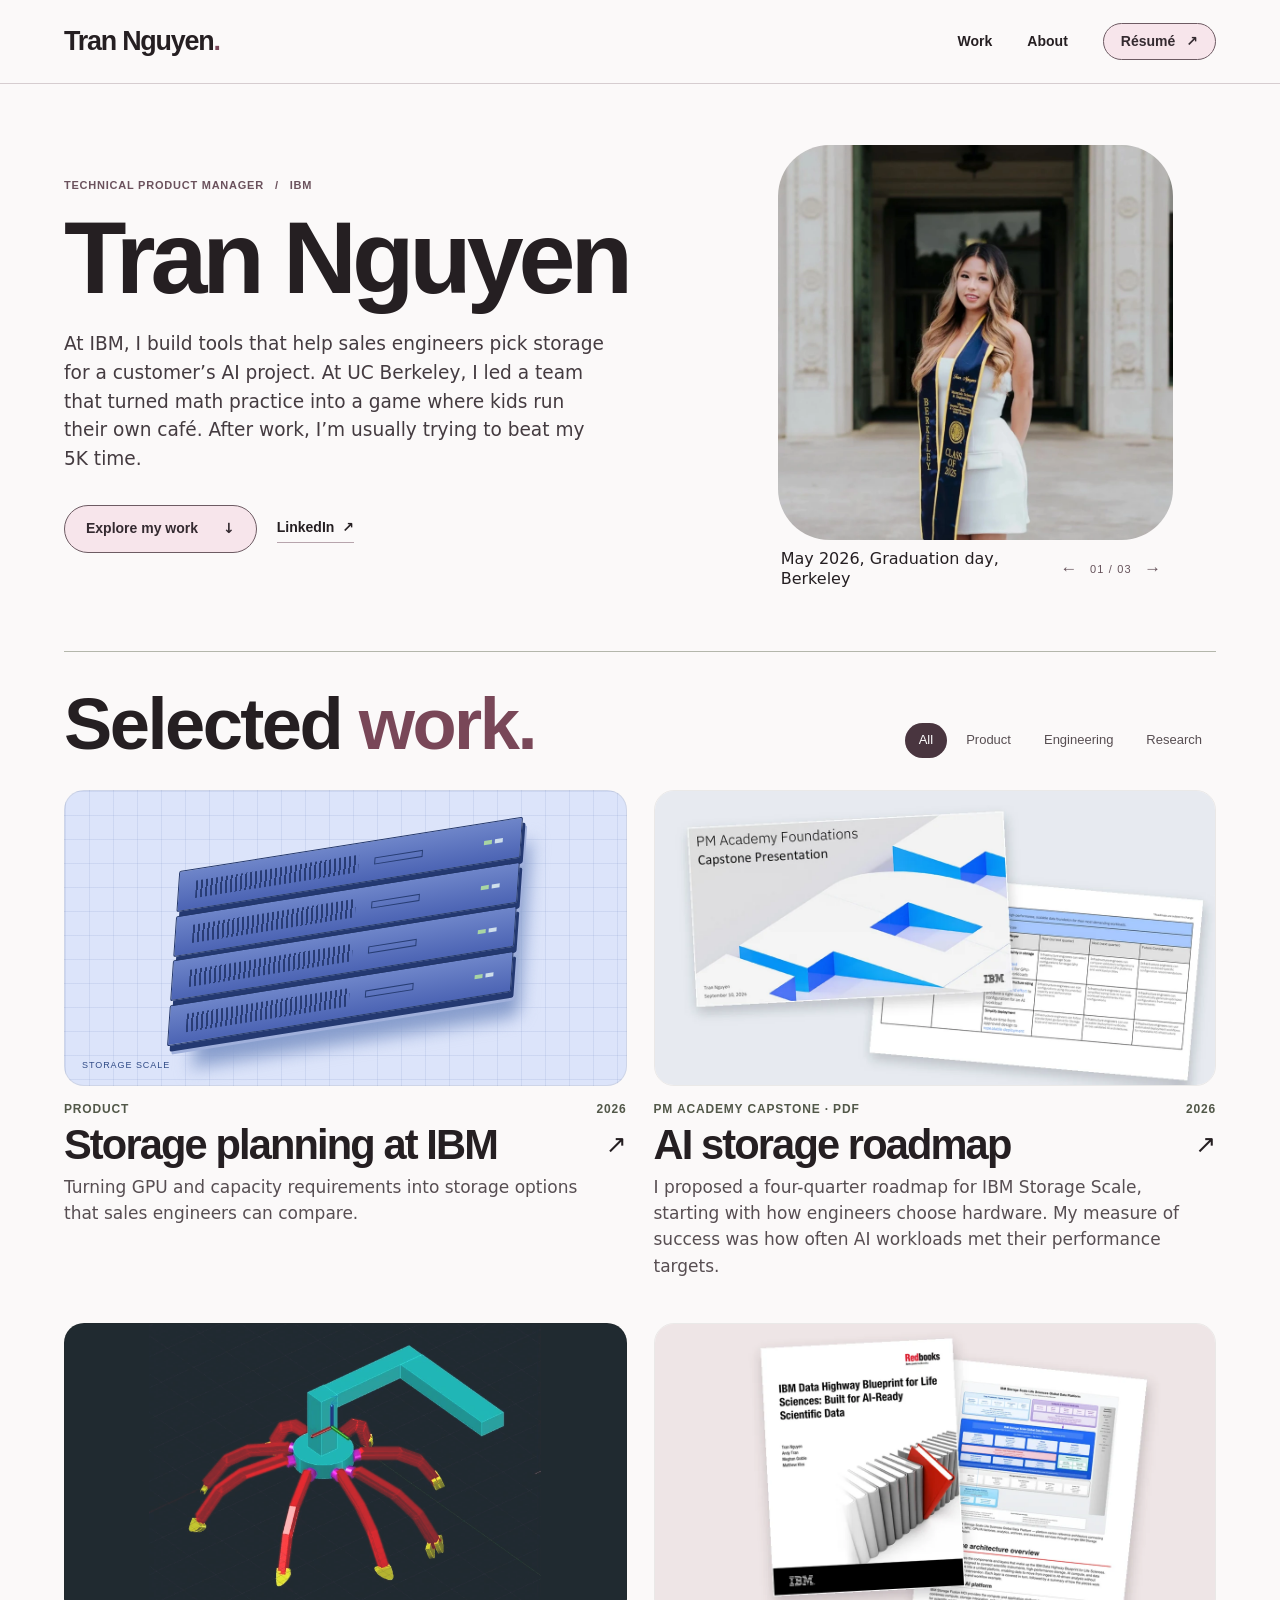
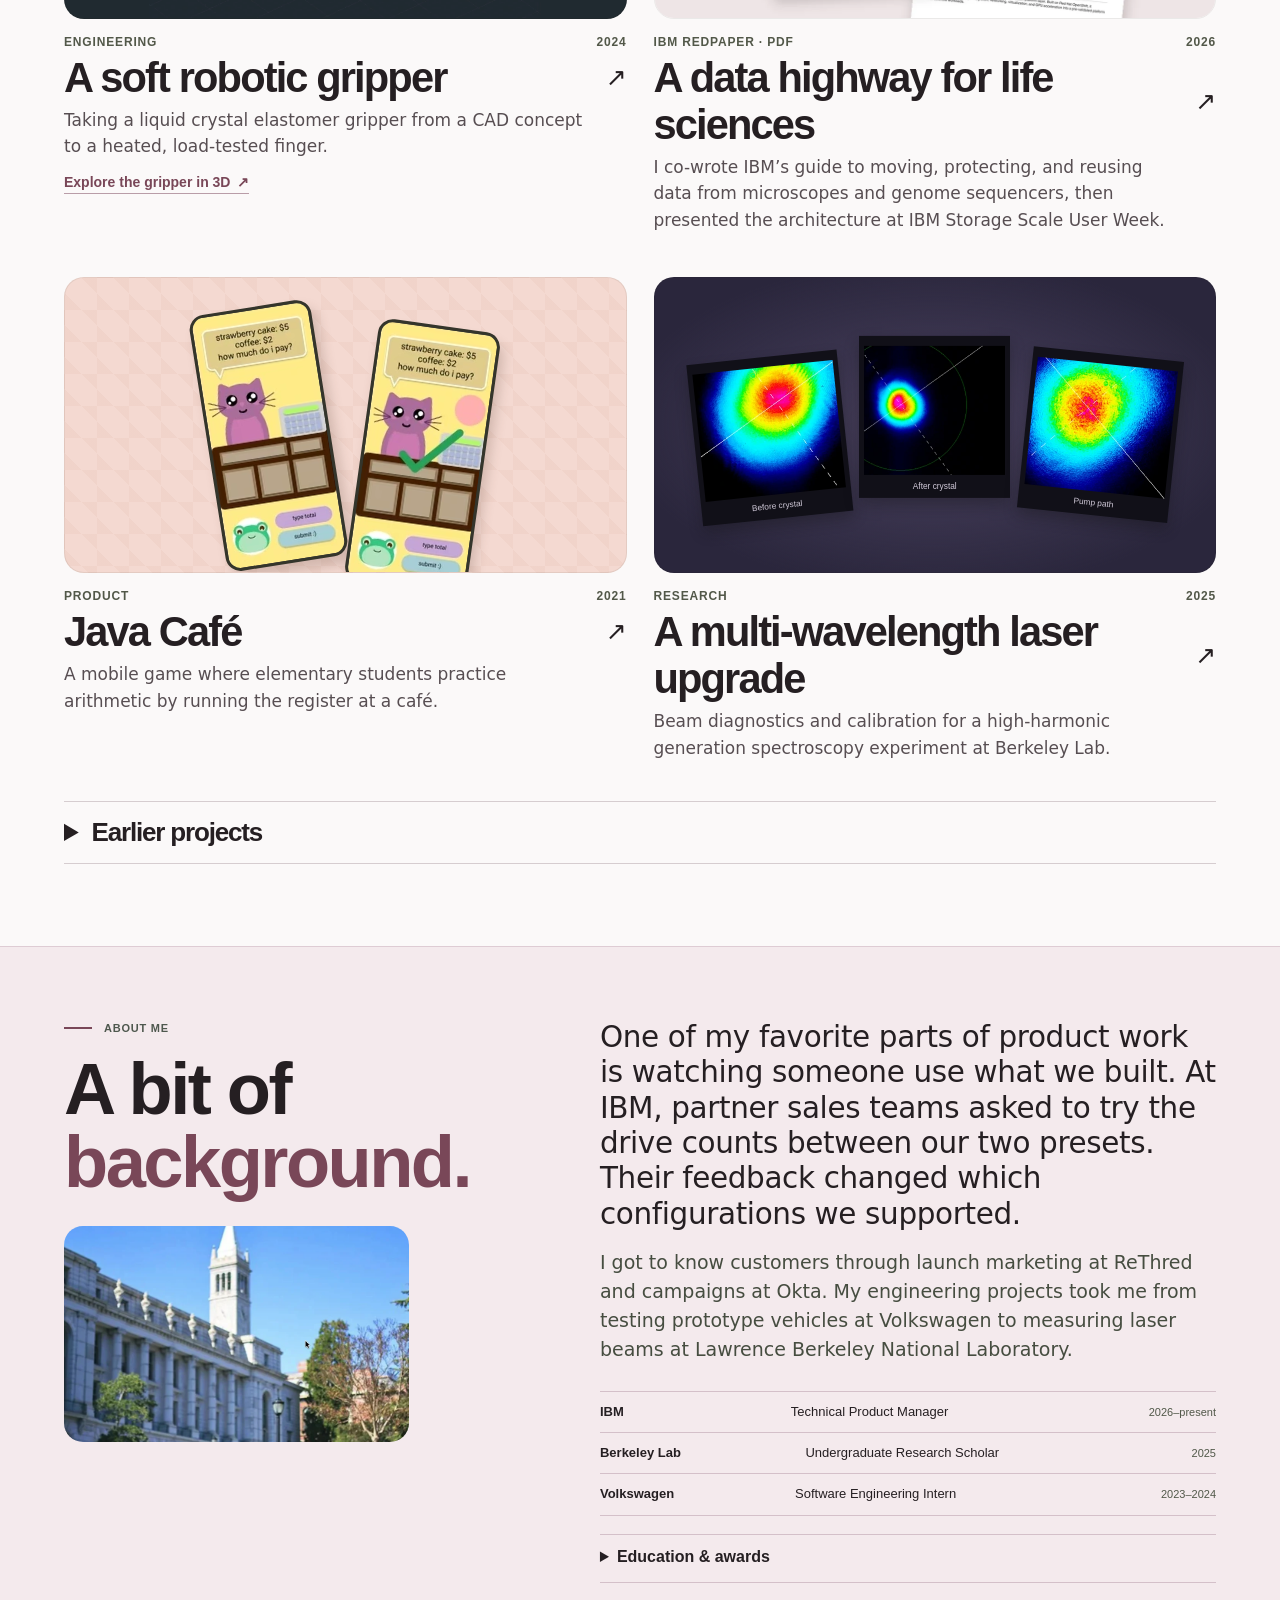
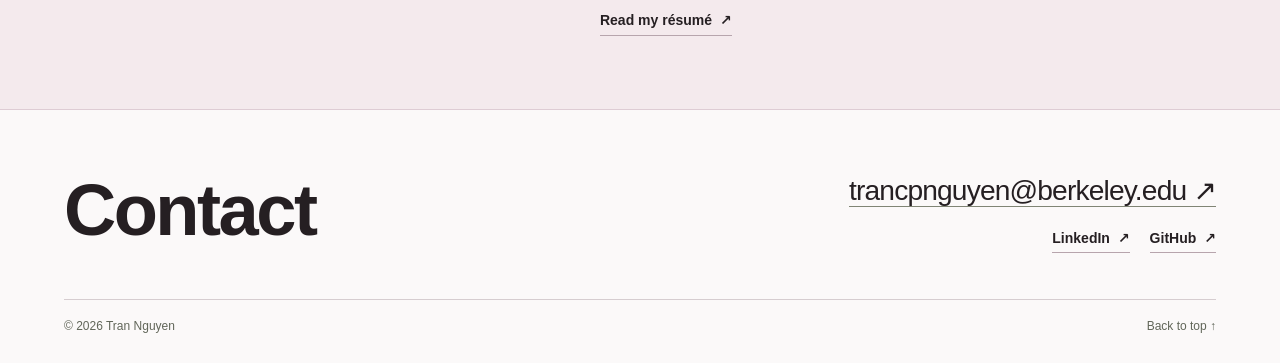
==== commit ff45edd5: "Add files via upload" ====
--- a/Tran-Nguyen-Portfolio/index.html
+++ b/Tran-Nguyen-Portfolio/index.html
@@ -1378,7 +1378,7 @@
                 />
               </div>
               <figcaption>
-                <span id="gallery-caption">Graduation day, Berkeley</span>
+                <span id="gallery-caption">May 2026, Graduation day, Berkeley</span>
                 <div class="gallery-control">
                   <button
                     type="button"
@@ -2175,12 +2175,12 @@
       const photos = [
         {
           src: "assets/berkeley-portrait.webp",
-          caption: "Graduation day, Berkeley",
+          caption: "May 2026, Graduation day, Berkeley",
           alt: "Tran in her graduation stole at UC Berkeley",
         },
         {
   "src": "assets/refresh/berkeley-dog.webp",
-  "caption": "Flyers and a very good dog",
+  "caption": "Flyers and a very sweet dog",
   "alt": "Three students with pink flyers beside a fluffy white dog on the Berkeley campus"
 },
         {
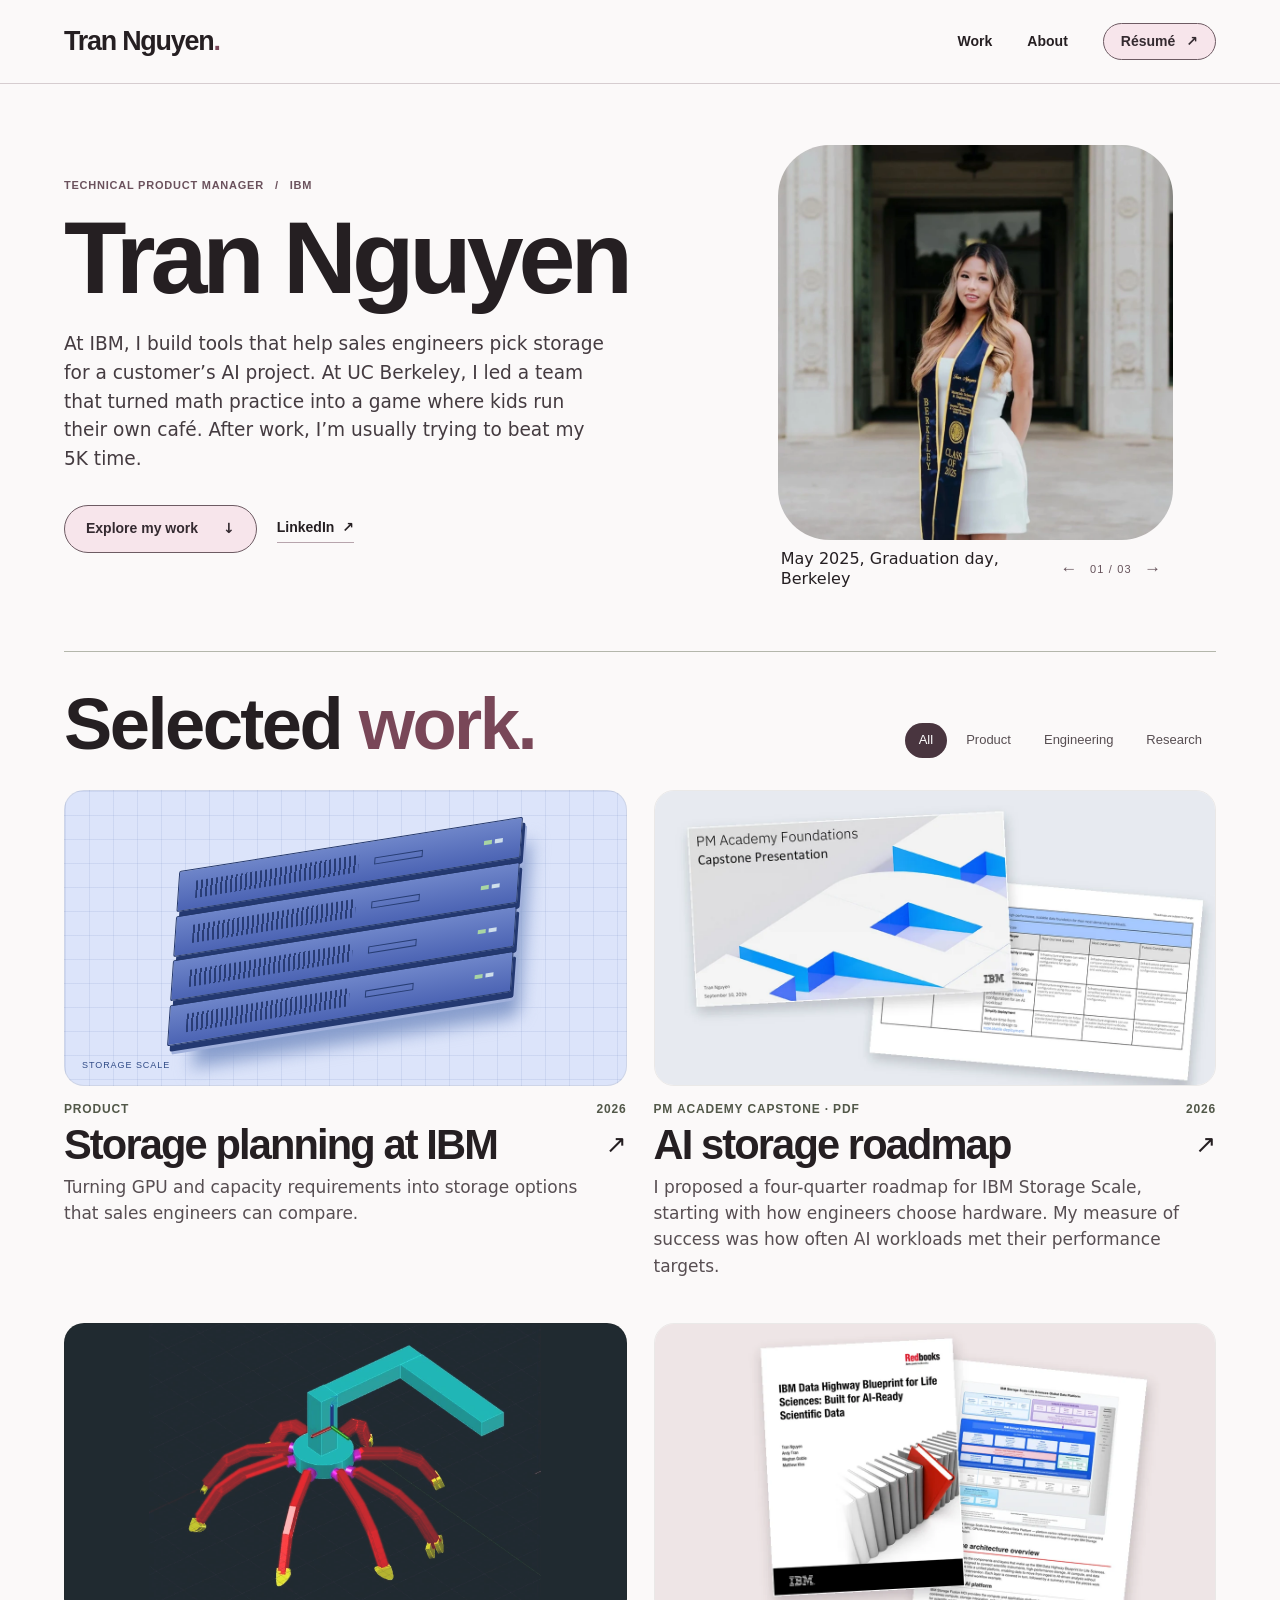
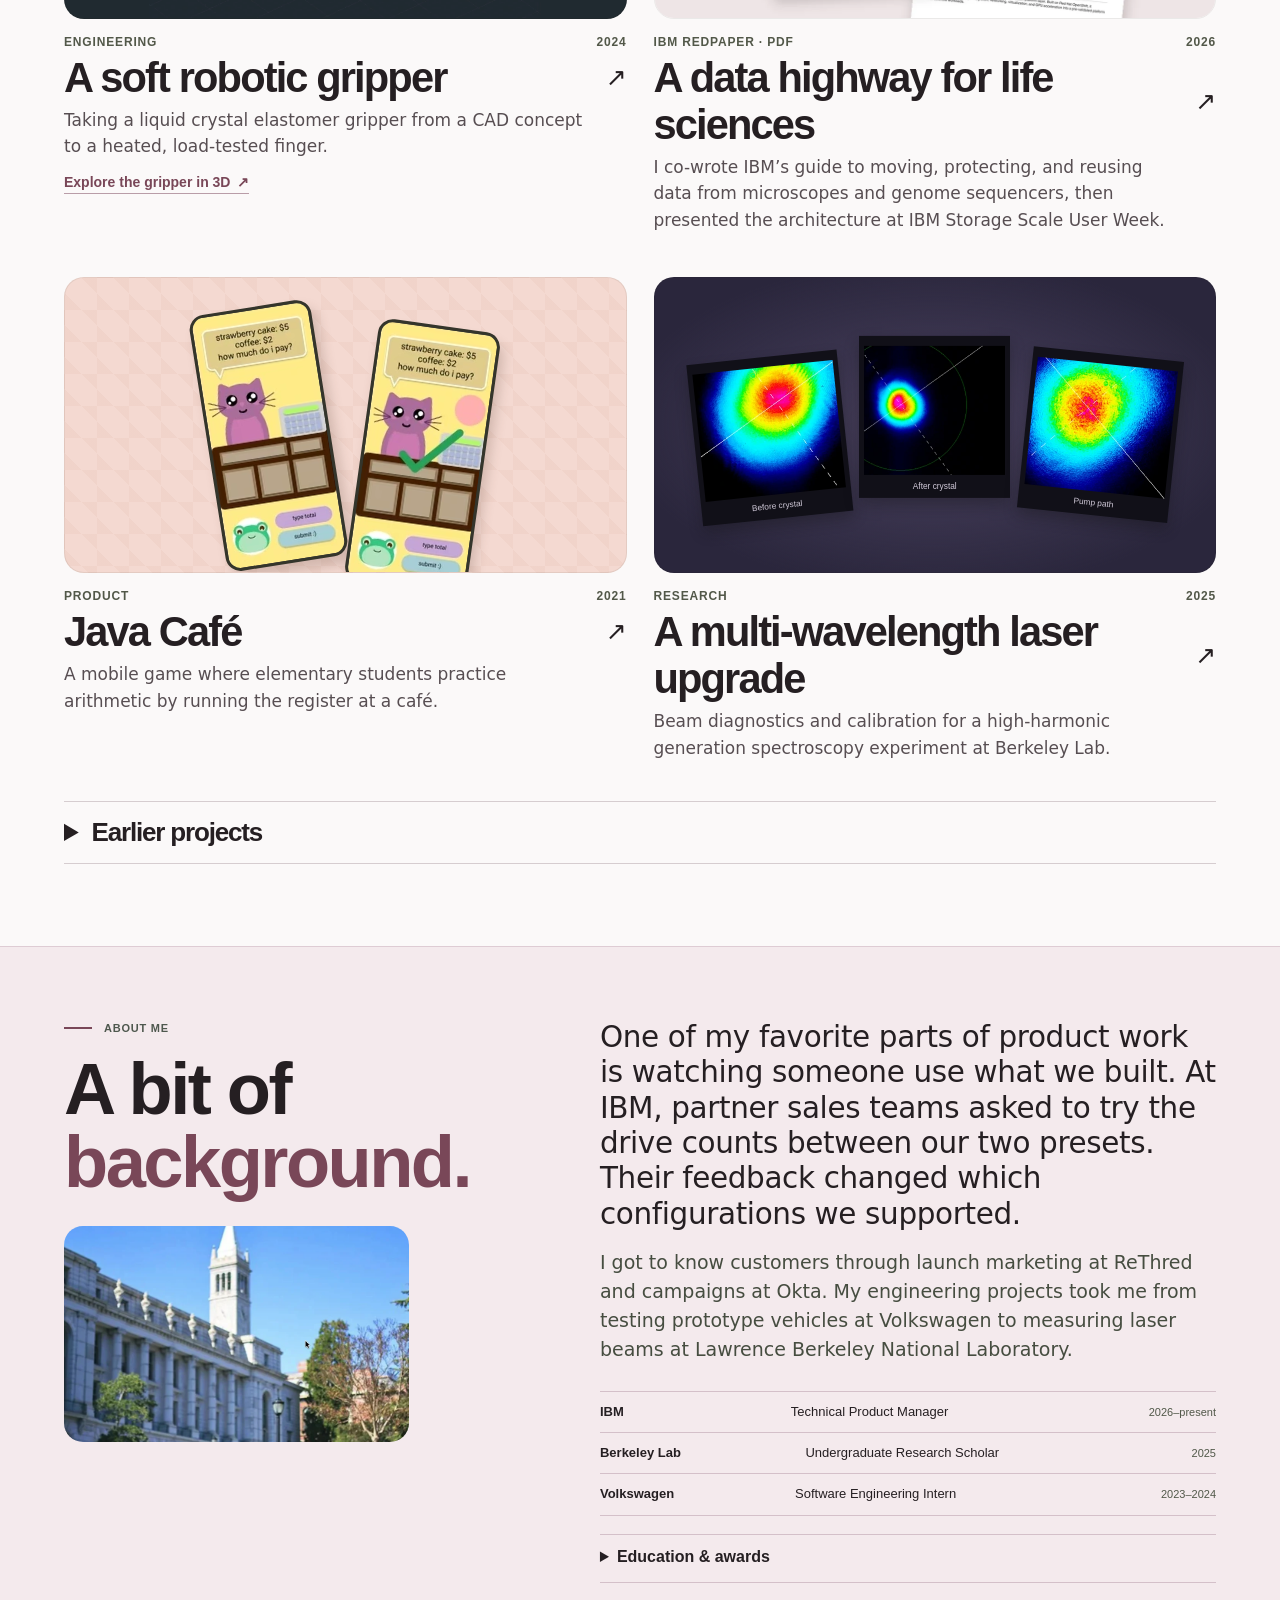
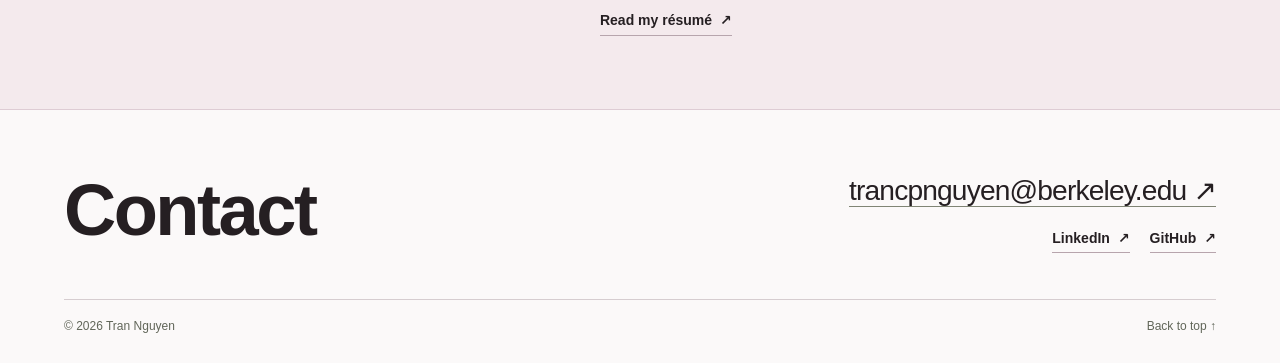
==== commit 85021449: "Add files via upload" ====
--- a/Tran-Nguyen-Portfolio/index.html
+++ b/Tran-Nguyen-Portfolio/index.html
@@ -1378,7 +1378,7 @@
                 />
               </div>
               <figcaption>
-                <span id="gallery-caption">May 2026, Graduation day, Berkeley</span>
+                <span id="gallery-caption">May 2025, Graduation day, Berkeley</span>
                 <div class="gallery-control">
                   <button
                     type="button"
@@ -2175,7 +2175,7 @@
       const photos = [
         {
           src: "assets/berkeley-portrait.webp",
-          caption: "May 2026, Graduation day, Berkeley",
+          caption: "May 2025, Graduation day, Berkeley",
           alt: "Tran in her graduation stole at UC Berkeley",
         },
         {
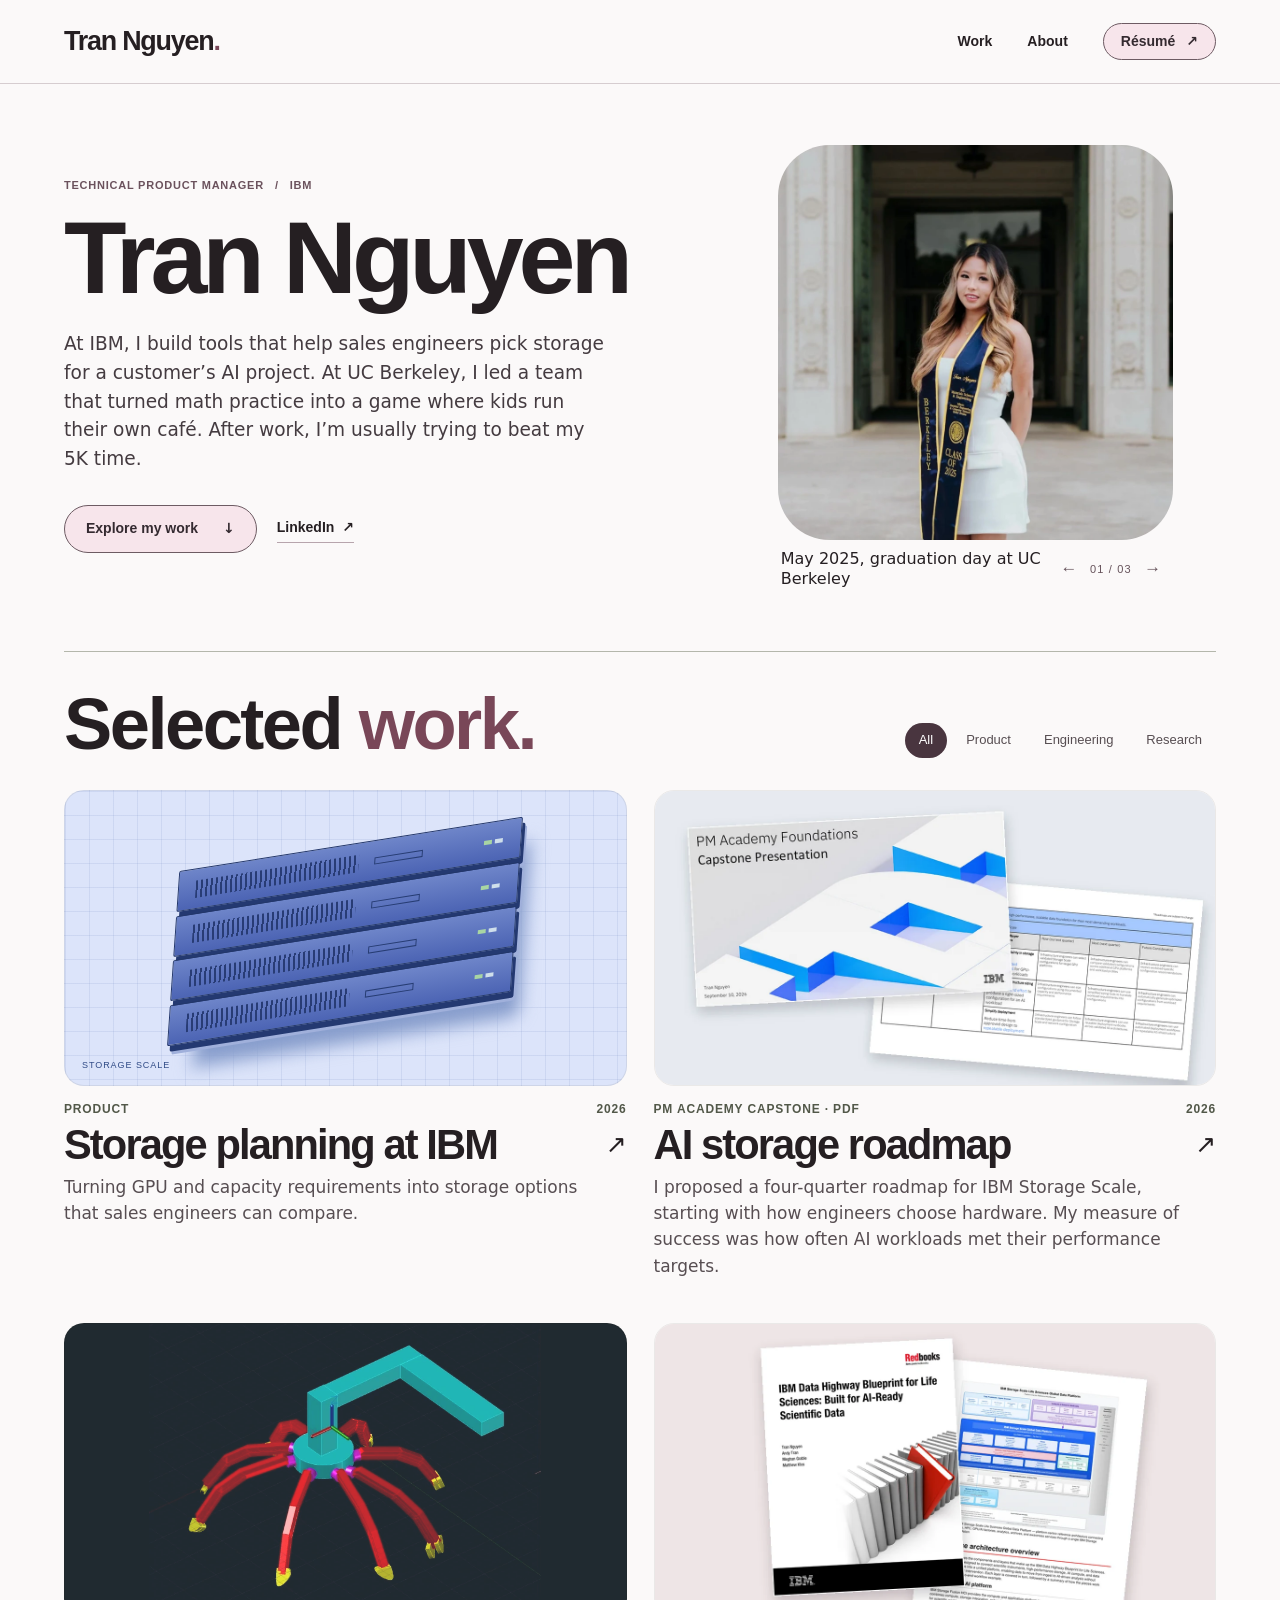
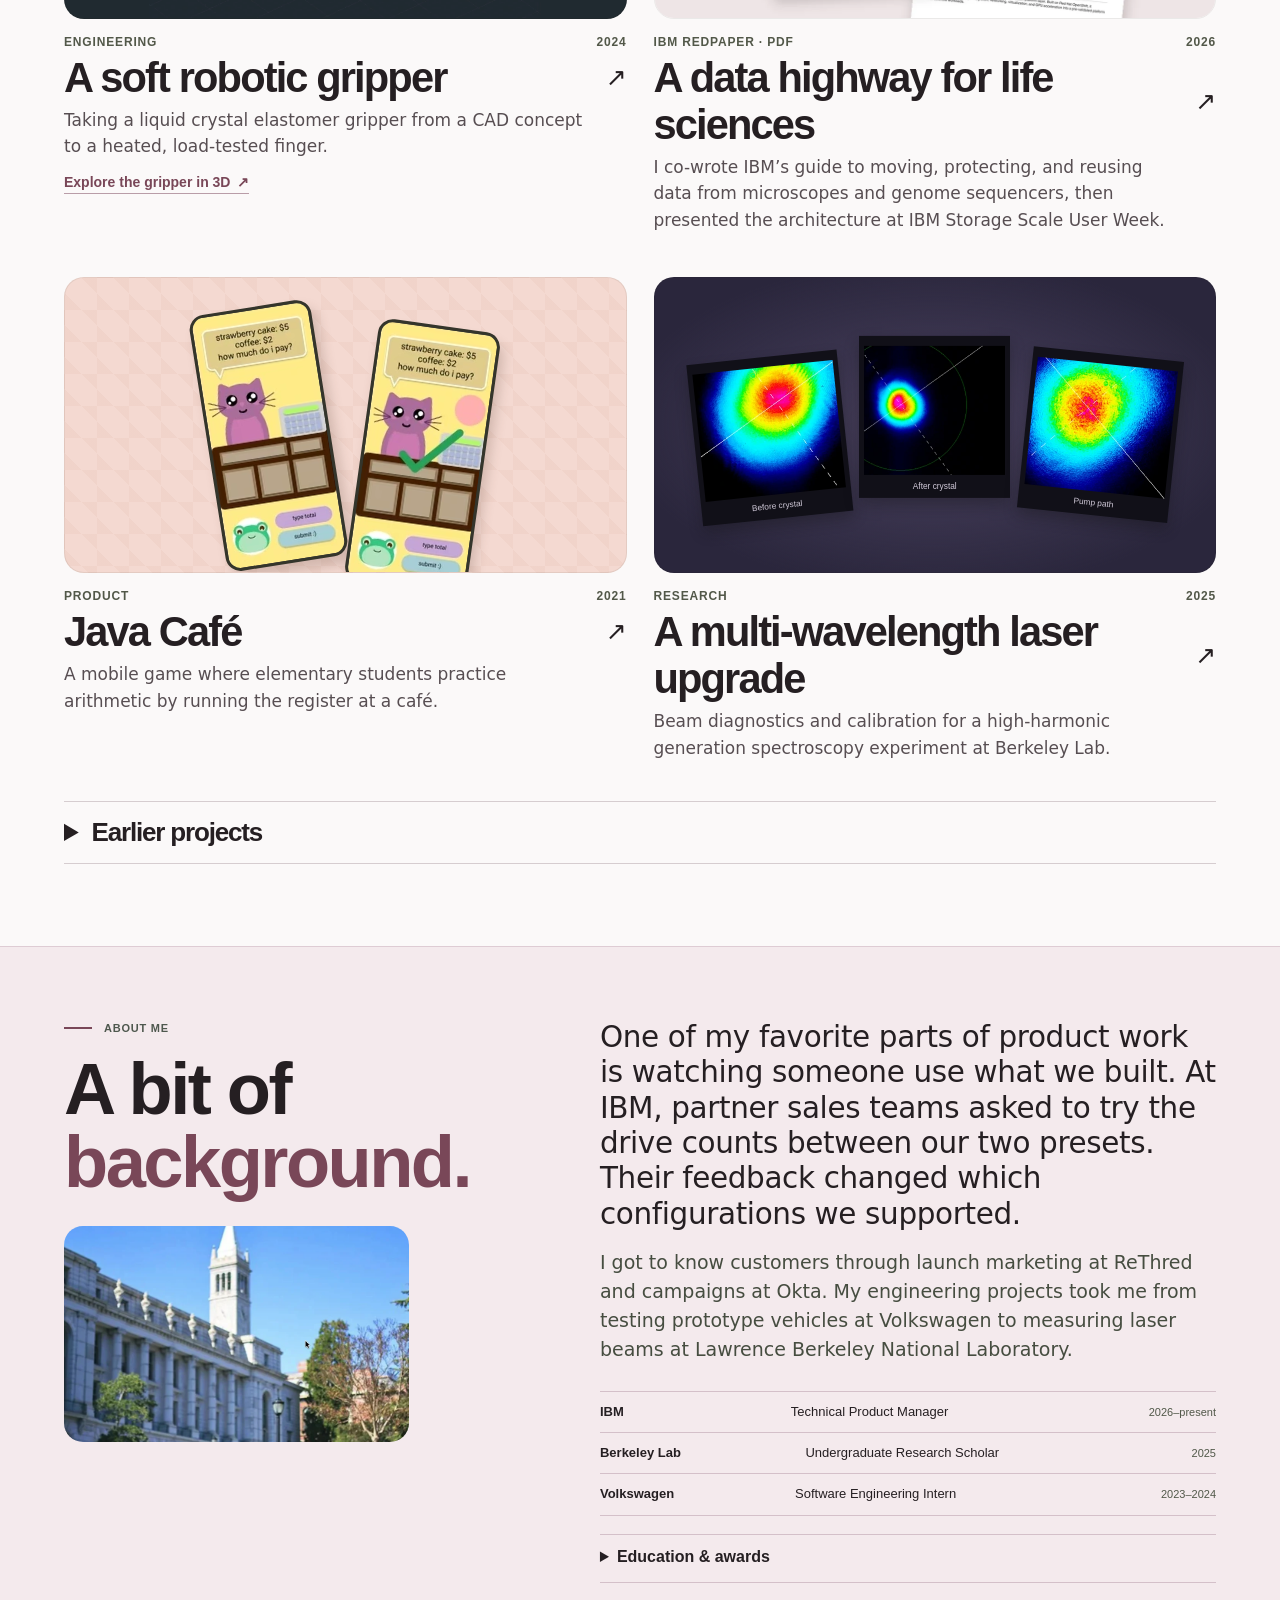
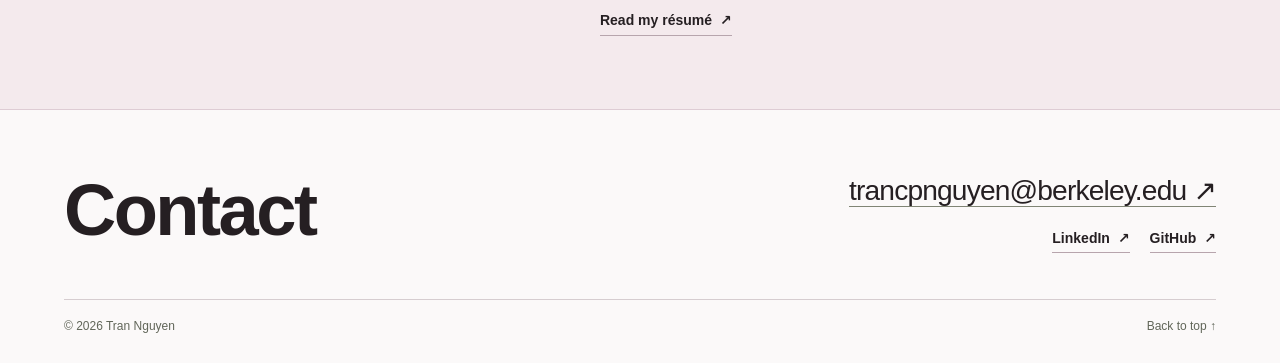
==== commit e0cfb84b: "Add files via upload" ====
--- a/Tran-Nguyen-Portfolio/index.html
+++ b/Tran-Nguyen-Portfolio/index.html
@@ -1378,7 +1378,7 @@
                 />
               </div>
               <figcaption>
-                <span id="gallery-caption">May 2025, Graduation day, Berkeley</span>
+                <span id="gallery-caption">May 2025, graduation day at UC Berkeley</span>
                 <div class="gallery-control">
                   <button
                     type="button"
@@ -2175,7 +2175,7 @@
       const photos = [
         {
           src: "assets/berkeley-portrait.webp",
-          caption: "May 2025, Graduation day, Berkeley",
+          caption: "May 2025, graduation day at UC Berkeley",
           alt: "Tran in her graduation stole at UC Berkeley",
         },
         {
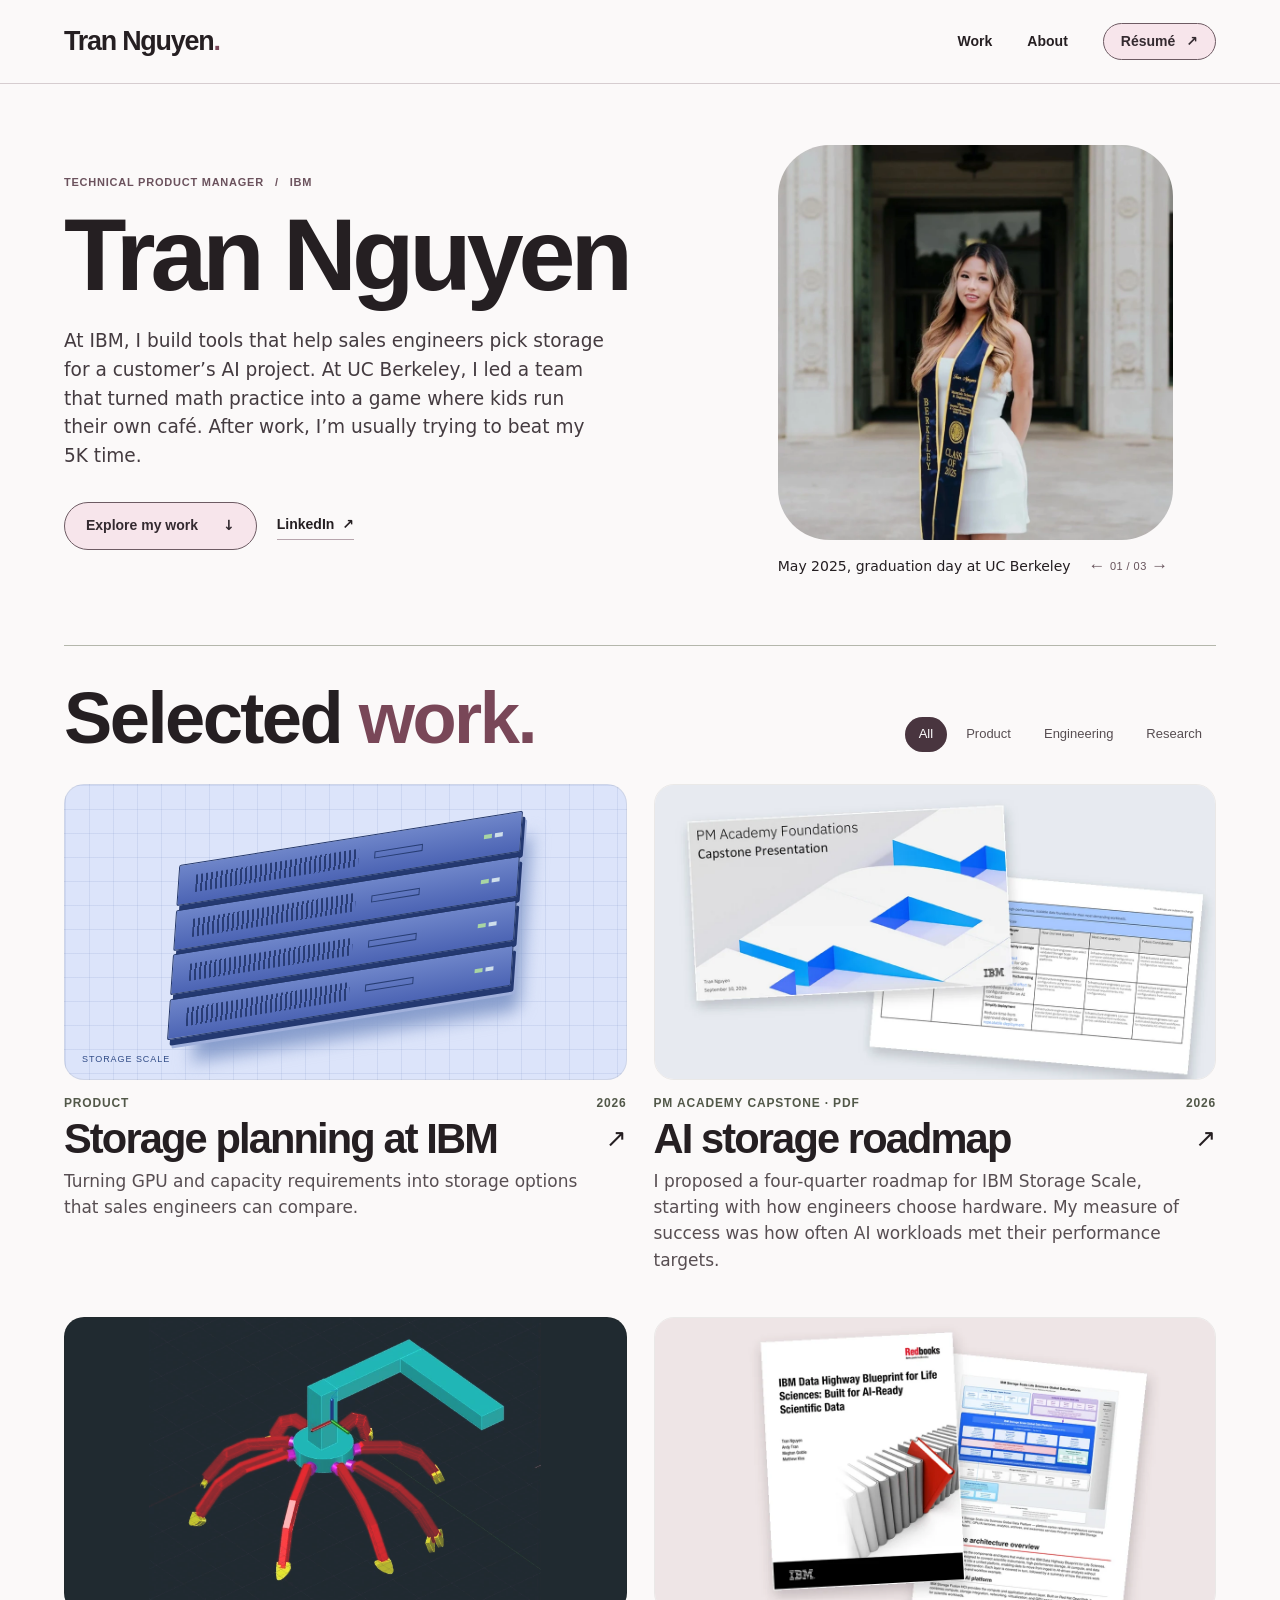
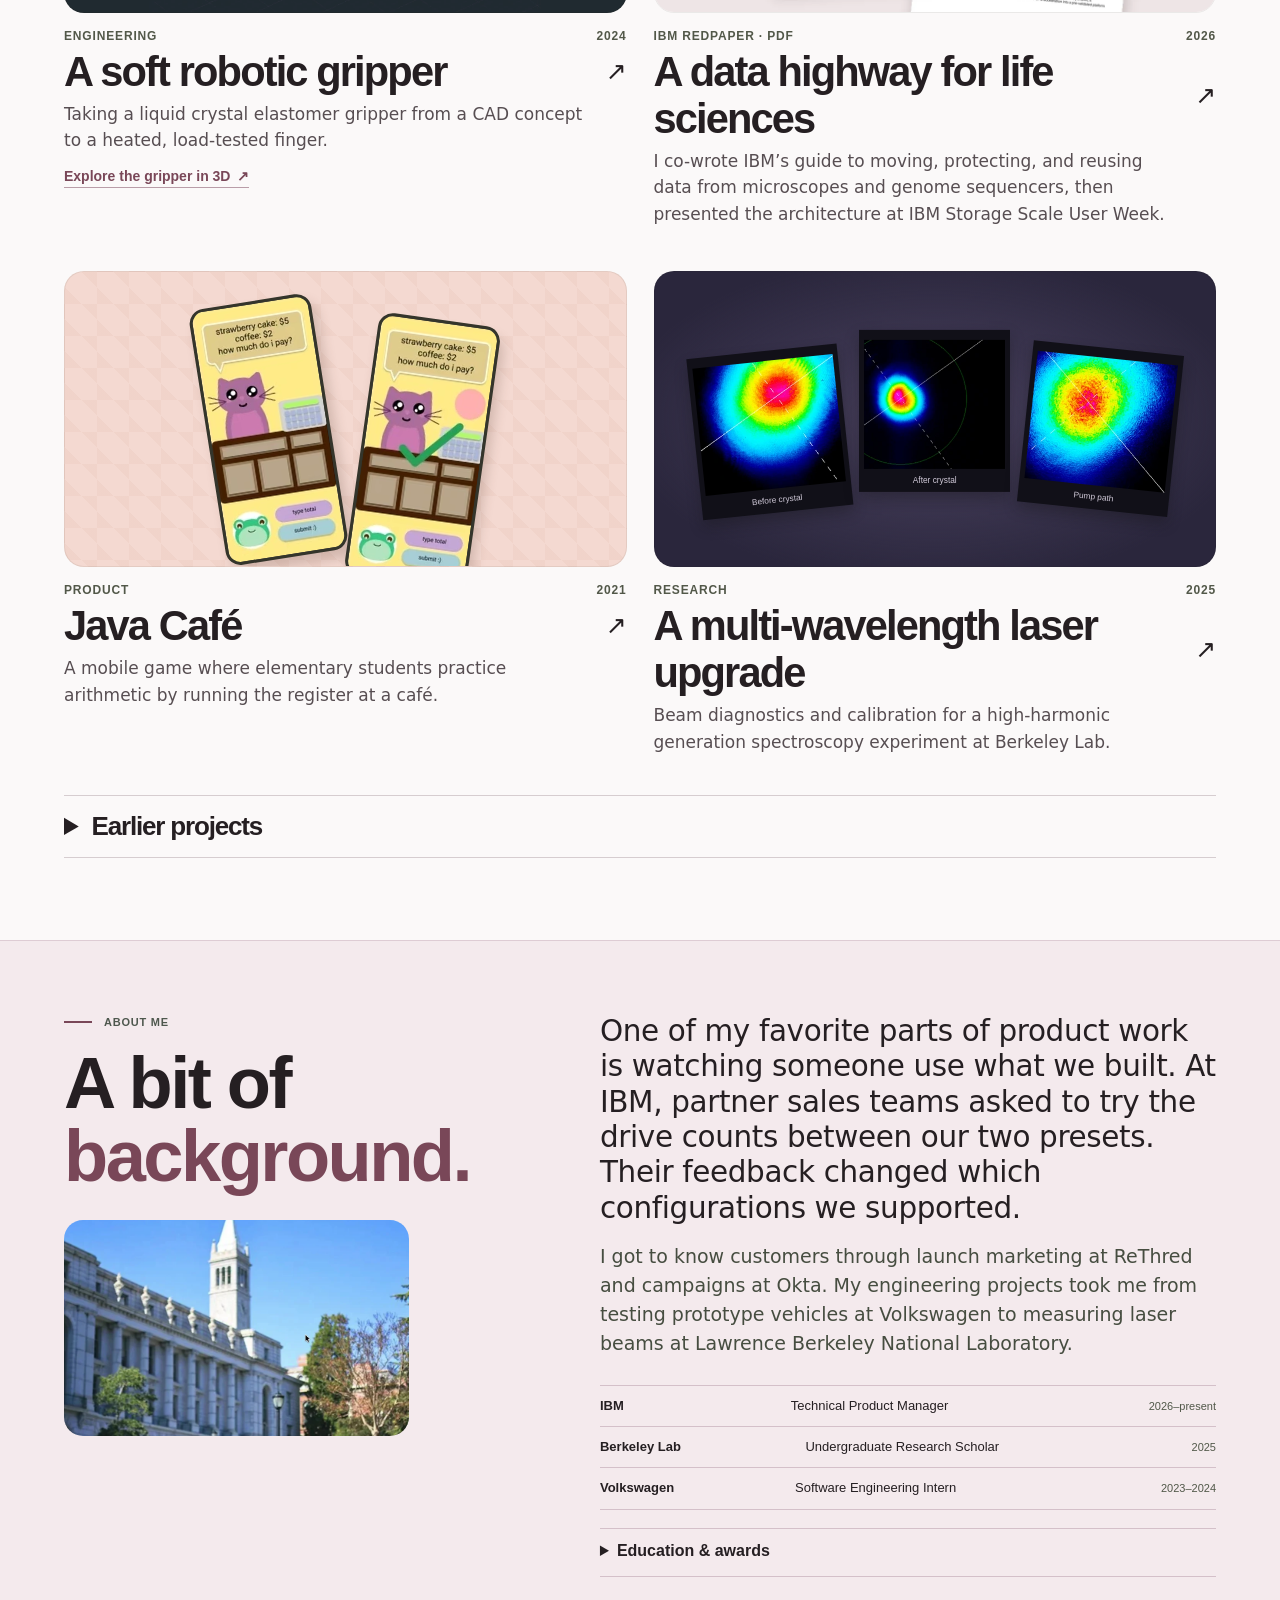
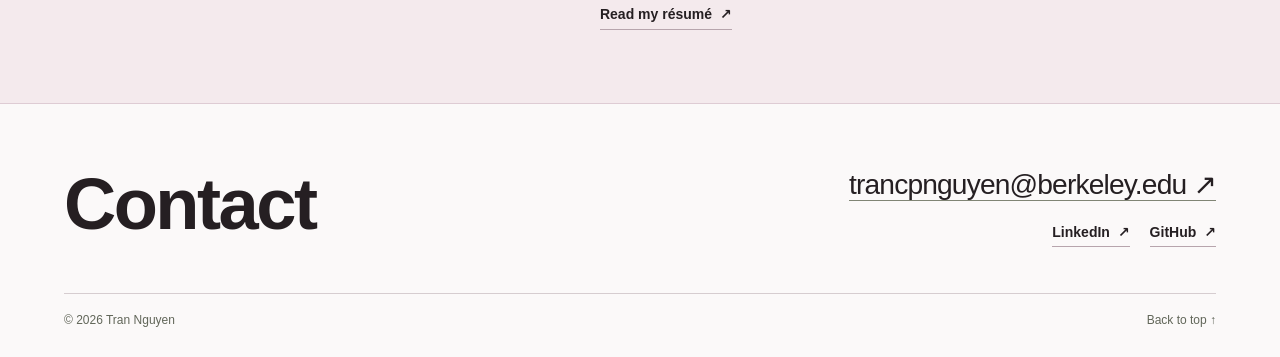
==== commit 9e242530: "Add files via upload" ====
--- a/Tran-Nguyen-Portfolio/index.html
+++ b/Tran-Nguyen-Portfolio/index.html
@@ -1042,14 +1042,24 @@
         display: flex;
         align-items: center;
         justify-content: space-between;
-        gap: 8px;
-        padding: 9px 3px 0;
+        flex-wrap: wrap;
+        gap: 0 6px;
+        padding: 9px 0 0;
         font: italic 21px/1.15 var(--serif);
+      }
+      #gallery-caption {
+        width: max-content;
+        max-width: 100%;
+        font-size: 0.875rem;
+        line-height: 1.4;
       }
       .gallery-control {
         display: flex;
         align-items: center;
-        gap: 4px;
+        margin-inline-start: auto;
+        flex: none;
+        gap: 0;
+        letter-spacing: 0.04em;
         font: 10px var(--mono);
         color: #66535b;
         white-space: nowrap;
@@ -1063,6 +1073,12 @@
         font:
           17px Arial,
           sans-serif;
+      }
+      @media (pointer: fine) {
+        .gallery-control button {
+          width: 26px;
+          padding-inline: 0;
+        }
       }
       .gallery-control button:hover {
         background: #f2e1e7;
